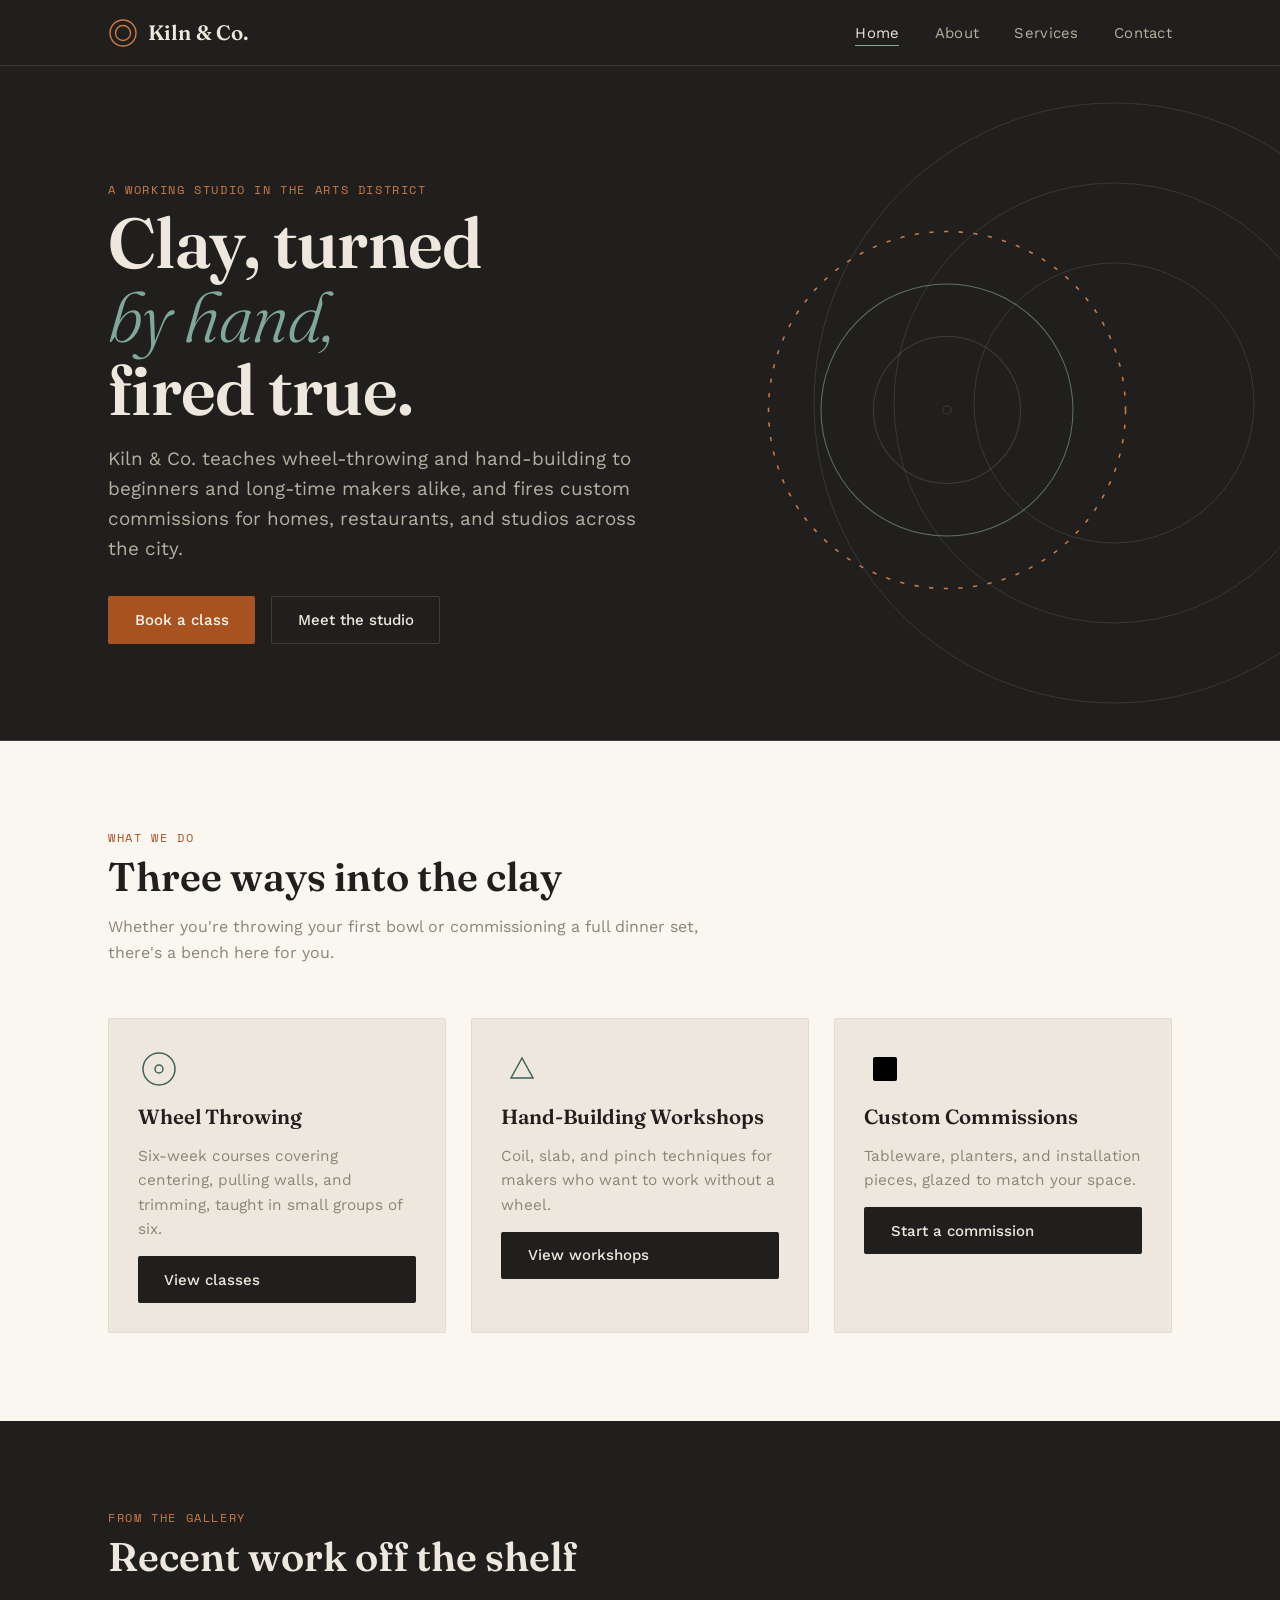
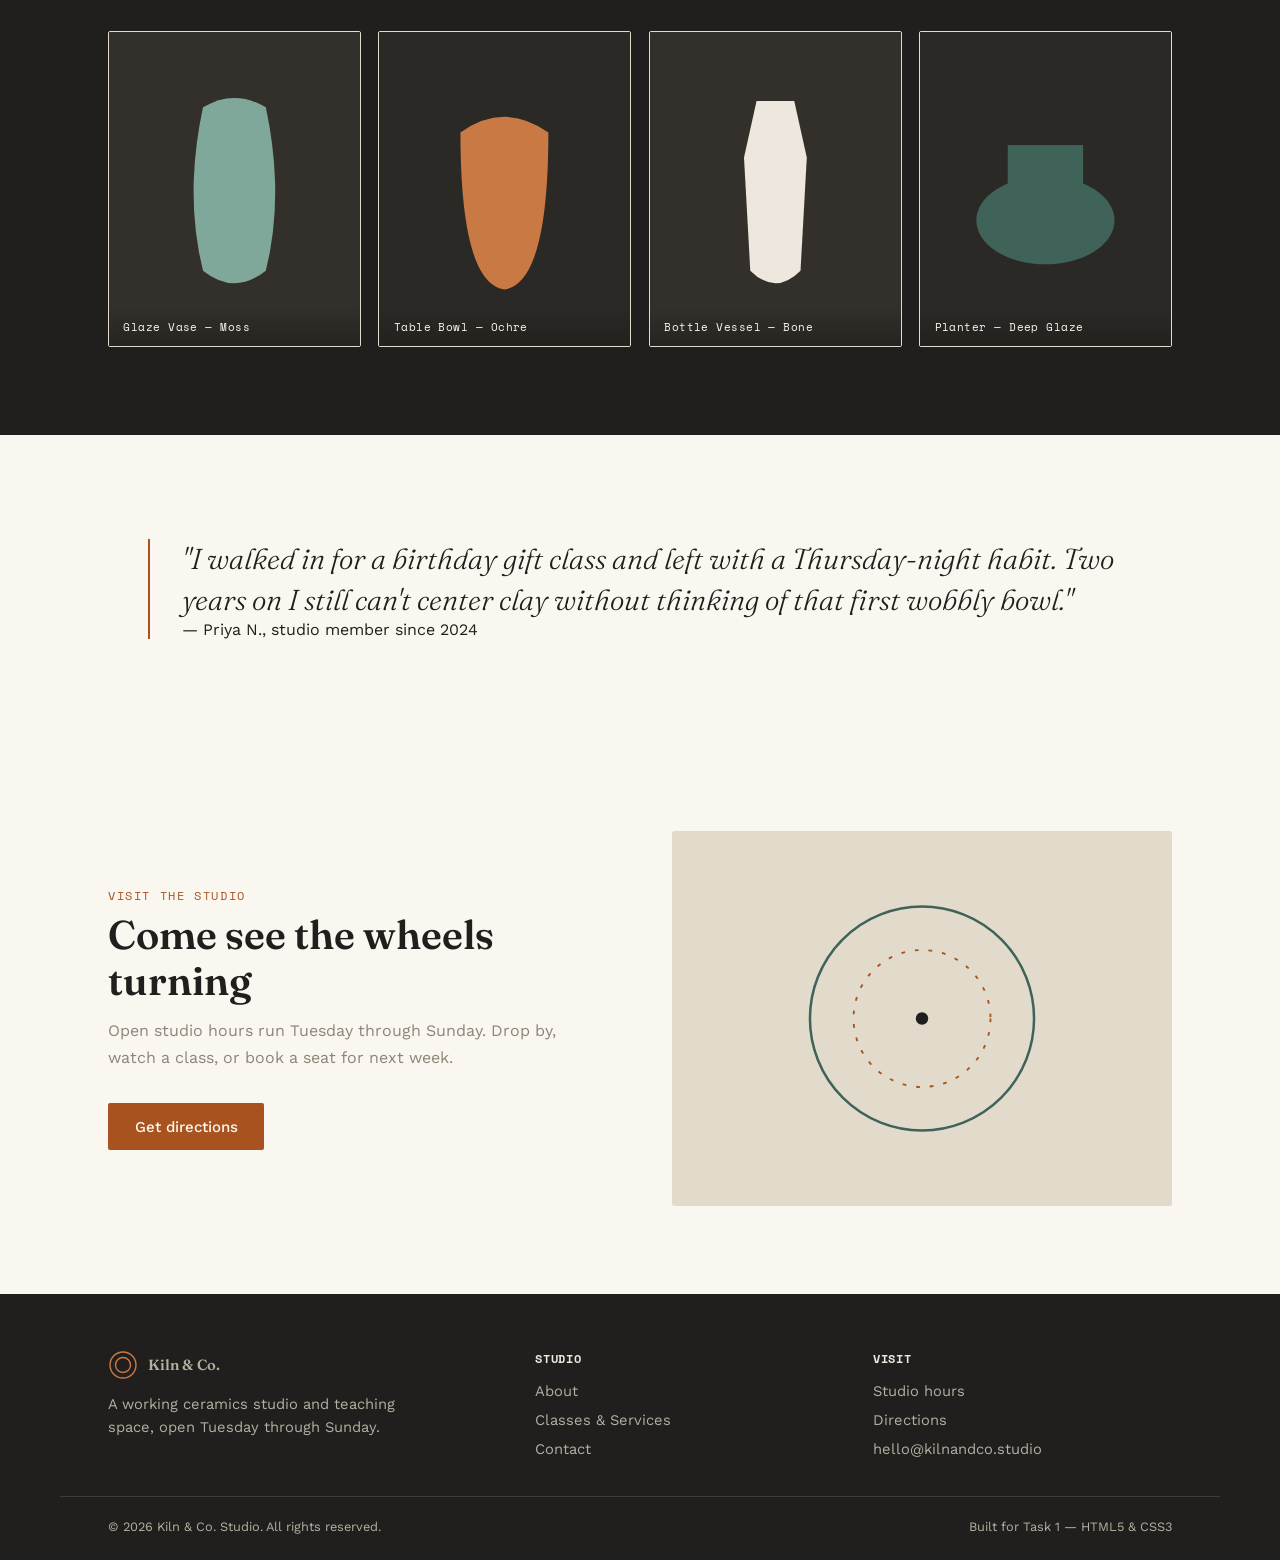
==== index.html @ 034b01cf "Initial commit" ====
<!DOCTYPE html>
<html lang="en">
<head>
<meta charset="UTF-8" />
<meta name="viewport" content="width=device-width, initial-scale=1.0" />
<title>Kiln &amp; Co. — Ceramics Studio &amp; Wheel Classes</title>
<meta name="description" content="Kiln & Co. is a working ceramics studio offering wheel-throwing classes, hand-building workshops, and custom commissions." />
<link rel="preconnect" href="https://fonts.googleapis.com">
<link rel="preconnect" href="https://fonts.gstatic.com" crossorigin>
<link href="https://fonts.googleapis.com/css2?family=Fraunces:ital,wght@0,300;0,600;1,300&family=Work+Sans:wght@400;500;600&family=Space+Mono:wght@400;700&display=swap" rel="stylesheet">
<link rel="stylesheet" href="assets/css/style.css" />
</head>
<body>

<header class="site-header">
  <div class="wrap site-header__inner">
    <a href="index.html" class="logo">
      <svg class="logo__mark" viewBox="0 0 30 30"><circle cx="15" cy="15" r="13"/><circle cx="15" cy="15" r="7.5"/></svg>
      Kiln &amp; Co.
    </a>
    <button class="nav-toggle" aria-expanded="false" aria-controls="primary-nav" aria-label="Toggle navigation menu">
      <span></span>
    </button>
    <nav class="primary-nav" id="primary-nav" aria-label="Primary">
      <ul>
        <li><a href="index.html" aria-current="page">Home</a></li>
        <li><a href="about.html">About</a></li>
        <li><a href="services.html">Services</a></li>
        <li><a href="contact.html">Contact</a></li>
      </ul>
    </nav>
  </div>
</header>

<main>

  <section class="hero">
    <svg class="hero-bg-rings" viewBox="0 0 640 640"><circle cx="320" cy="320" r="300"/><circle cx="320" cy="320" r="220"/><circle cx="320" cy="320" r="140"/></svg>
    <div class="wrap hero__inner">
      <div>
        <p class="eyebrow eyebrow--light">A working studio in the arts district</p>
        <h1 class="hero__title">Clay, turned<br /><em>by hand,</em><br />fired true.</h1>
        <p class="hero__lede">Kiln &amp; Co. teaches wheel-throwing and hand-building to beginners and long-time makers alike, and fires custom commissions for homes, restaurants, and studios across the city.</p>
        <div class="hero__actions">
          <a href="services.html" class="btn btn--primary">Book a class</a>
          <a href="about.html" class="btn btn--ghost">Meet the studio</a>
        </div>
      </div>
      <div class="hero__wheel" aria-hidden="true">
        <svg viewBox="0 0 400 400">
          <circle class="ring-a" cx="200" cy="200" r="170" stroke-width="1.5"/>
          <circle class="ring-b" cx="200" cy="200" r="120" stroke-width="1"/>
          <circle cx="200" cy="200" r="70" stroke-width="1"/>
          <circle cx="200" cy="200" r="4" fill="#c97a44" stroke="none"/>
        </svg>
      </div>
    </div>
  </section>

  <section class="section section--paper">
    <div class="wrap">
      <div class="section__head">
        <p class="eyebrow">What we do</p>
        <h2 class="section__title">Three ways into the clay</h2>
        <p class="section__lede">Whether you're throwing your first bowl or commissioning a full dinner set, there's a bench here for you.</p>
      </div>
      <div class="grid grid--3">
        <article class="card">
          <svg class="card__icon" viewBox="0 0 42 42"><circle cx="21" cy="21" r="16"/><circle cx="21" cy="21" r="4"/></svg>
          <h3 class="card__title">Wheel Throwing</h3>
          <p>Six-week courses covering centering, pulling walls, and trimming, taught in small groups of six.</p>
          <a href="services.html" class="btn btn--dark">View classes</a>
        </article>
        <article class="card">
          <svg class="card__icon" viewBox="0 0 42 42"><path d="M10 30 L21 10 L32 30 Z"/></svg>
          <h3 class="card__title">Hand-Building Workshops</h3>
          <p>Coil, slab, and pinch techniques for makers who want to work without a wheel.</p>
          <a href="services.html" class="btn btn--dark">View workshops</a>
        </article>
        <article class="card">
          <svg class="card__icon" viewBox="0 0 42 42"><rect x="9" y="9" width="24" height="24" rx="2"/></svg>
          <h3 class="card__title">Custom Commissions</h3>
          <p>Tableware, planters, and installation pieces, glazed to match your space.</p>
          <a href="services.html" class="btn btn--dark">Start a commission</a>
        </article>
      </div>
    </div>
  </section>

  <section class="section section--ink">
    <div class="wrap">
      <div class="section__head">
        <p class="eyebrow eyebrow--light">From the gallery</p>
        <h2 class="section__title">Recent work off the shelf</h2>
      </div>
      <div class="gallery">
        <figure class="gallery__item">
          <svg viewBox="0 0 200 250" preserveAspectRatio="xMidYMid slice"><rect width="200" height="250" fill="#33302b"/><path d="M75 60 Q60 130 75 190 Q100 210 125 190 Q140 130 125 60 Q100 45 75 60 Z" fill="#7fa79a"/></svg>
          <figcaption>Glaze Vase — Moss</figcaption>
        </figure>
        <figure class="gallery__item">
          <svg viewBox="0 0 200 250" preserveAspectRatio="xMidYMid slice"><rect width="200" height="250" fill="#2b2925"/><path d="M65 80 Q65 200 100 205 Q135 200 135 80 Q100 55 65 80 Z" fill="#c97a44"/></svg>
          <figcaption>Table Bowl — Ochre</figcaption>
        </figure>
        <figure class="gallery__item">
          <svg viewBox="0 0 200 250" preserveAspectRatio="xMidYMid slice"><rect width="200" height="250" fill="#33302b"/><path d="M85 55 L115 55 L125 100 L120 190 Q100 210 80 190 L75 100 Z" fill="#ede7dd"/></svg>
          <figcaption>Bottle Vessel — Bone</figcaption>
        </figure>
        <figure class="gallery__item">
          <svg viewBox="0 0 200 250" preserveAspectRatio="xMidYMid slice"><rect width="200" height="250" fill="#2b2925"/><ellipse cx="100" cy="150" rx="55" ry="35" fill="#3f6259"/><rect x="70" y="90" width="60" height="45" fill="#3f6259"/></svg>
          <figcaption>Planter — Deep Glaze</figcaption>
        </figure>
      </div>
    </div>
  </section>

  <section class="section section--paper">
    <div class="wrap">
      <blockquote class="quote">
        <p>"I walked in for a birthday gift class and left with a Thursday-night habit. Two years on I still can't center clay without thinking of that first wobbly bowl."</p>
        — Priya N., studio member since 2024
      </blockquote>
    </div>
  </section>

  <section class="section section--paper">
    <div class="wrap">
      <div class="split">
        <div>
          <p class="eyebrow">Visit the studio</p>
          <h2 class="section__title">Come see the wheels turning</h2>
          <p class="section__lede">Open studio hours run Tuesday through Sunday. Drop by, watch a class, or book a seat for next week.</p>
          <div class="hero__actions">
            <a href="contact.html" class="btn btn--primary">Get directions</a>
          </div>
        </div>
        <div class="visual-frame">
          <svg viewBox="0 0 400 300" preserveAspectRatio="xMidYMid slice"><rect width="400" height="300" fill="#e2dbcc"/><circle cx="200" cy="150" r="90" fill="none" stroke="#3f6259" stroke-width="2"/><circle cx="200" cy="150" r="55" fill="none" stroke="#a8531f" stroke-width="1.5" stroke-dasharray="3 8"/><circle cx="200" cy="150" r="5" fill="#211f1d"/></svg>
        </div>
      </div>
    </div>
  </section>

</main>

<footer class="site-footer">
  <div class="wrap footer-grid">
    <div class="footer-brand">
      <a href="index.html" class="logo">
        <svg class="logo__mark" viewBox="0 0 30 30"><circle cx="15" cy="15" r="13"/><circle cx="15" cy="15" r="7.5"/></svg>
        Kiln &amp; Co.
      </a>
      <p>A working ceramics studio and teaching space, open Tuesday through Sunday.</p>
    </div>
    <div>
      <h4>Studio</h4>
      <ul>
        <li><a href="about.html">About</a></li>
        <li><a href="services.html">Classes &amp; Services</a></li>
        <li><a href="contact.html">Contact</a></li>
      </ul>
    </div>
    <div>
      <h4>Visit</h4>
      <ul>
        <li><a href="contact.html">Studio hours</a></li>
        <li><a href="contact.html">Directions</a></li>
        <li><a href="mailto:hello@kilnandco.studio">hello@kilnandco.studio</a></li>
      </ul>
    </div>
  </div>
  <div class="wrap footer-bottom">
    <span>© 2026 Kiln &amp; Co. Studio. All rights reserved.</span>
    <span>Built for Task 1 — HTML5 &amp; CSS3</span>
  </div>
</footer>

<script src="assets/js/main.js"></script>
</body>
</html>
---- assets/css/style.css ----
:root {
  --ink: #211f1d;
  --ink-soft: #33302b;
  --ink-line: rgba(237, 231, 221, 0.14);
  --bone: #ede7dd;
  --bone-dim: #e2dbcc;
  --paper: #faf7f0;
  --glaze: #3f6259;
  --glaze-light: #7fa79a;
  --glaze-dim: #eaf0ee;
  --ember: #a8531f;
  --ember-light: #c97a44;
  --muted: #8c8577;
  --muted-on-dark: #b6afa1;

  --font-display: "Fraunces", "Iowan Old Style", serif;
  --font-body: "Work Sans", -apple-system, BlinkMacSystemFont, sans-serif;
  --font-label: "Space Mono", "Courier New", monospace;

  --max-w: 1160px;
  --gutter: clamp(1.25rem, 4vw, 3rem);
  --radius: 2px;
}

*,
*::before,
*::after {
  box-sizing: border-box;
}

html {
  scroll-behavior: smooth;
}

@media (prefers-reduced-motion: reduce) {
  html {
    scroll-behavior: auto;
  }
  *,
  *::before,
  *::after {
    animation-duration: 0.001ms !important;
    animation-iteration-count: 1 !important;
    transition-duration: 0.001ms !important;
  }
}

body {
  margin: 0;
  font-family: var(--font-body);
  color: var(--ink);
  background: var(--bone);
  -webkit-font-smoothing: antialiased;
}

img {
  max-width: 100%;
  display: block;
}

a {
  color: inherit;
}

ul {
  margin: 0;
  padding: 0;
}

h1,
h2,
h3,
h4,
p,
figure {
  margin: 0;
}

button {
  font-family: inherit;
}

:focus-visible {
  outline: 2px solid var(--ember);
  outline-offset: 3px;
}

.wrap {
  max-width: var(--max-w);
  margin-inline: auto;
  padding-inline: var(--gutter);
}

.eyebrow {
  font-family: var(--font-label);
  font-size: 0.72rem;
  letter-spacing: 0.14em;
  text-transform: uppercase;
  color: var(--ember);
}

.eyebrow--light {
  color: var(--ember-light);
}

.site-header {
  background: var(--ink);
  color: var(--bone);
  position: sticky;
  top: 0;
  z-index: 100;
  border-bottom: 1px solid var(--ink-line);
}

.site-header__inner {
  display: flex;
  align-items: center;
  justify-content: space-between;
  padding-block: 1.1rem;
}

.logo {
  display: flex;
  align-items: center;
  gap: 0.6rem;
  font-family: var(--font-display);
  font-size: 1.3rem;
  font-weight: 600;
  letter-spacing: 0.01em;
  text-decoration: none;
  color: var(--bone);
}

.logo__mark {
  width: 30px;
  height: 30px;
  flex-shrink: 0;
}

.logo__mark circle {
  fill: none;
  stroke: var(--ember-light);
  stroke-width: 1.4;
}

.nav-toggle {
  display: none;
  background: none;
  border: 1px solid var(--ink-line);
  border-radius: var(--radius);
  color: var(--bone);
  width: 42px;
  height: 38px;
  cursor: pointer;
  position: relative;
}

.nav-toggle span,
.nav-toggle span::before,
.nav-toggle span::after {
  content: "";
  position: absolute;
  left: 10px;
  right: 10px;
  height: 1.5px;
  background: var(--bone);
  transition: transform 0.25s ease, opacity 0.25s ease;
}

.nav-toggle span {
  top: 18px;
}

.nav-toggle span::before {
  top: -7px;
}

.nav-toggle span::after {
  top: 7px;
}

.nav-toggle[aria-expanded="true"] span {
  background: transparent;
}

.nav-toggle[aria-expanded="true"] span::before {
  transform: translateY(7px) rotate(45deg);
}

.nav-toggle[aria-expanded="true"] span::after {
  transform: translateY(-7px) rotate(-45deg);
}

.primary-nav ul {
  display: flex;
  gap: clamp(1.2rem, 3vw, 2.2rem);
  list-style: none;
}

.primary-nav a {
  text-decoration: none;
  font-size: 0.93rem;
  letter-spacing: 0.02em;
  color: var(--muted-on-dark);
  position: relative;
  padding-bottom: 4px;
}

.primary-nav a::after {
  content: "";
  position: absolute;
  left: 0;
  bottom: 0;
  width: 0;
  height: 1.5px;
  background: var(--ember-light);
  transition: width 0.25s ease;
}

.primary-nav a:hover,
.primary-nav a:focus-visible {
  color: var(--bone);
}

.primary-nav a:hover::after,
.primary-nav a:focus-visible::after {
  width: 100%;
}

.primary-nav a[aria-current="page"] {
  color: var(--bone);
}

.primary-nav a[aria-current="page"]::after {
  width: 100%;
  background: var(--glaze-light);
}

@media (max-width: 780px) {
  .nav-toggle {
    display: block;
  }

  .primary-nav {
    display: block;
    max-height: 0;
    overflow: hidden;
    transition: max-height 0.3s ease;
    width: 100%;
  }

  .primary-nav.is-open {
    max-height: 320px;
  }

  .site-header__inner {
    flex-wrap: wrap;
  }

  .primary-nav ul {
    flex-direction: column;
    gap: 0;
    padding-block: 0.5rem 1.2rem;
  }

  .primary-nav a {
    display: block;
    padding: 0.65rem 0;
    border-bottom: 1px solid var(--ink-line);
  }
}

.hero {
  background: var(--ink);
  color: var(--bone);
  position: relative;
  overflow: hidden;
  border-bottom: 1px solid var(--ink-line);
}

.hero__inner {
  padding-block: clamp(3.5rem, 9vw, 7.5rem) clamp(3rem, 8vw, 6rem);
  display: grid;
  grid-template-columns: 1.1fr 0.9fr;
  gap: clamp(2rem, 5vw, 4rem);
  align-items: center;
  position: relative;
  z-index: 2;
}

.hero--page {
  padding-block: clamp(2.6rem, 6vw, 4rem);
}

.hero--page .hero__inner {
  grid-template-columns: 1fr;
  text-align: left;
}

.hero__title {
  font-family: var(--font-display);
  font-weight: 600;
  font-size: clamp(2.4rem, 5.6vw, 4.4rem);
  line-height: 1.04;
  letter-spacing: -0.01em;
  margin-block: 0.5rem 1.1rem;
}

.hero__title em {
  font-style: italic;
  font-weight: 300;
  color: var(--glaze-light);
}

.hero__lede {
  font-size: clamp(1.02rem, 1.6vw, 1.18rem);
  line-height: 1.6;
  color: var(--muted-on-dark);
  max-width: 46ch;
}

.hero__actions {
  display: flex;
  gap: 1rem;
  margin-top: 2rem;
  flex-wrap: wrap;
}

.hero__wheel {
  position: relative;
  aspect-ratio: 1;
  width: 100%;
  max-width: 420px;
  justify-self: center;
}

.hero__wheel svg {
  width: 100%;
  height: 100%;
  animation: spin 60s linear infinite;
}

@keyframes spin {
  to {
    transform: rotate(360deg);
  }
}

.hero__wheel circle {
  fill: none;
  stroke: var(--ink-line);
}

.hero__wheel .ring-a {
  stroke: var(--ember-light);
  stroke-dasharray: 4 10;
}

.hero__wheel .ring-b {
  stroke: var(--glaze-light);
  opacity: 0.6;
}

.hero-bg-rings {
  position: absolute;
  right: -12%;
  top: 50%;
  transform: translateY(-50%);
  width: 640px;
  height: 640px;
  opacity: 0.12;
  z-index: 1;
  pointer-events: none;
}

.hero-bg-rings circle {
  fill: none;
  stroke: var(--bone);
}

.btn {
  display: inline-flex;
  align-items: center;
  gap: 0.5rem;
  font-family: var(--font-body);
  font-size: 0.94rem;
  font-weight: 500;
  padding: 0.85rem 1.6rem;
  border-radius: var(--radius);
  text-decoration: none;
  border: 1px solid transparent;
  cursor: pointer;
  transition: background 0.2s ease, color 0.2s ease, border-color 0.2s ease, transform 0.15s ease;
}

.btn:hover {
  transform: translateY(-1px);
}

.btn--primary {
  background: var(--ember);
  color: var(--paper);
}

.btn--primary:hover {
  background: var(--ember-light);
}

.btn--ghost {
  border-color: var(--ink-line);
  color: var(--bone);
}

.btn--ghost:hover {
  border-color: var(--bone);
}

.btn--dark {
  background: var(--ink);
  color: var(--bone);
}

.btn--dark:hover {
  background: var(--ink-soft);
}

.section {
  padding-block: clamp(3rem, 7vw, 5.5rem);
}

.section--paper {
  background: var(--paper);
}

.section--ink {
  background: var(--ink);
  color: var(--bone);
}

.section__head {
  max-width: 62ch;
  margin-bottom: clamp(2rem, 5vw, 3.2rem);
}

.section__title {
  font-family: var(--font-display);
  font-size: clamp(1.7rem, 3.4vw, 2.5rem);
  font-weight: 600;
  margin-top: 0.5rem;
  line-height: 1.15;
}

.section__lede {
  margin-top: 0.9rem;
  color: var(--muted);
  line-height: 1.65;
  max-width: 60ch;
}

.section--ink .section__lede {
  color: var(--muted-on-dark);
}

.grid {
  display: grid;
  gap: 1.6rem;
}

.grid--3 {
  grid-template-columns: repeat(3, 1fr);
}

.grid--2 {
  grid-template-columns: repeat(2, 1fr);
}

.grid--4 {
  grid-template-columns: repeat(4, 1fr);
}

@media (max-width: 900px) {
  .grid--3,
  .grid--4 {
    grid-template-columns: repeat(2, 1fr);
  }
}

@media (max-width: 600px) {
  .grid--2,
  .grid--3,
  .grid--4 {
    grid-template-columns: 1fr;
  }
}

.card {
  background: var(--bone);
  border: 1px solid var(--bone-dim);
  border-radius: var(--radius);
  padding: 1.8rem;
  display: flex;
  flex-direction: column;
  gap: 0.9rem;
  transition: transform 0.2s ease, box-shadow 0.2s ease;
}

.section--paper .card {
  background: var(--bone);
}

.card:hover {
  transform: translateY(-4px);
  box-shadow: 0 14px 30px rgba(33, 31, 29, 0.08);
}

.card__icon {
  width: 42px;
  height: 42px;
}

.card__icon circle,
.card__icon path {
  fill: none;
  stroke: var(--glaze);
  stroke-width: 1.5;
}

.card__title {
  font-family: var(--font-display);
  font-size: 1.28rem;
  font-weight: 600;
}

.card p {
  color: var(--muted);
  line-height: 1.6;
  font-size: 0.96rem;
}

.card__price {
  font-family: var(--font-label);
  color: var(--ember);
  font-size: 0.85rem;
}

.process {
  display: grid;
  grid-template-columns: repeat(5, 1fr);
  gap: 1.4rem;
  counter-reset: turn;
}

@media (max-width: 900px) {
  .process {
    grid-template-columns: repeat(2, 1fr);
  }
}

@media (max-width: 560px) {
  .process {
    grid-template-columns: 1fr;
  }
}

.process__step {
  border-top: 2px solid var(--glaze);
  padding-top: 1rem;
}

.process__num {
  font-family: var(--font-label);
  font-size: 0.78rem;
  color: var(--ember);
  letter-spacing: 0.06em;
}

.process__title {
  font-family: var(--font-display);
  font-size: 1.15rem;
  font-weight: 600;
  margin-top: 0.4rem;
}

.process__step p {
  margin-top: 0.5rem;
  color: var(--muted);
  font-size: 0.9rem;
  line-height: 1.55;
}

.gallery {
  display: grid;
  grid-template-columns: repeat(4, 1fr);
  gap: 1.1rem;
}

@media (max-width: 900px) {
  .gallery {
    grid-template-columns: repeat(2, 1fr);
  }
}

@media (max-width: 560px) {
  .gallery {
    grid-template-columns: 1fr;
  }
}

.gallery__item {
  border-radius: var(--radius);
  overflow: hidden;
  aspect-ratio: 4/5;
  position: relative;
  border: 1px solid var(--bone-dim);
}

.gallery__item svg {
  width: 100%;
  height: 100%;
}

.gallery__item figcaption {
  position: absolute;
  left: 0;
  right: 0;
  bottom: 0;
  padding: 0.7rem 0.9rem;
  font-family: var(--font-label);
  font-size: 0.7rem;
  letter-spacing: 0.04em;
  color: var(--paper);
  background: linear-gradient(to top, rgba(33, 31, 29, 0.75), transparent);
}

.person {
  text-align: left;
}

.person__portrait {
  aspect-ratio: 1;
  border-radius: var(--radius);
  overflow: hidden;
  margin-bottom: 1rem;
  border: 1px solid var(--bone-dim);
}

.person__name {
  font-family: var(--font-display);
  font-weight: 600;
  font-size: 1.1rem;
}

.person__role {
  font-family: var(--font-label);
  font-size: 0.72rem;
  color: var(--ember);
  letter-spacing: 0.05em;
  text-transform: uppercase;
  margin-top: 0.2rem;
}

.person p {
  margin-top: 0.6rem;
  color: var(--muted);
  font-size: 0.9rem;
  line-height: 1.55;
}

.quote {
  border-left: 2px solid var(--ember);
  padding-left: clamp(1.2rem, 3vw, 2rem);
}

.quote p {
  font-family: var(--font-display);
  font-style: italic;
  font-size: clamp(1.3rem, 2.6vw, 1.8rem);
  line-height: 1.4;
  font-weight: 300;
}

.quote cite {
  display: block;
  margin-top: 1rem;
  font-style: normal;
  font-family: var(--font-label);
  font-size: 0.78rem;
  color: var(--muted);
  letter-spacing: 0.03em;
}

.table-wrap {
  overflow-x: auto;
  border: 1px solid var(--bone-dim);
  border-radius: var(--radius);
}

table {
  width: 100%;
  border-collapse: collapse;
  min-width: 560px;
  background: var(--paper);
}

caption {
  text-align: left;
  font-family: var(--font-label);
  font-size: 0.75rem;
  color: var(--muted);
  padding: 0.9rem 1.2rem 0;
}

th,
td {
  text-align: left;
  padding: 0.95rem 1.2rem;
  border-bottom: 1px solid var(--bone-dim);
  font-size: 0.92rem;
}

thead th {
  font-family: var(--font-label);
  font-size: 0.72rem;
  letter-spacing: 0.05em;
  text-transform: uppercase;
  color: var(--muted);
  background: var(--bone);
}

tbody tr:last-child td {
  border-bottom: none;
}

tbody tr:hover {
  background: var(--glaze-dim);
}

.form-grid {
  display: grid;
  grid-template-columns: 1fr 1fr;
  gap: 1.2rem;
}

@media (max-width: 640px) {
  .form-grid {
    grid-template-columns: 1fr;
  }
}

.field {
  display: flex;
  flex-direction: column;
  gap: 0.4rem;
}

.field--full {
  grid-column: 1 / -1;
}

.field label {
  font-family: var(--font-label);
  font-size: 0.72rem;
  letter-spacing: 0.05em;
  text-transform: uppercase;
  color: var(--muted);
}

.field input,
.field select,
.field textarea {
  font-family: var(--font-body);
  font-size: 0.98rem;
  padding: 0.75rem 0.9rem;
  border: 1px solid var(--bone-dim);
  border-radius: var(--radius);
  background: var(--paper);
  color: var(--ink);
}

.field input:focus,
.field select:focus,
.field textarea:focus {
  outline: none;
  border-color: var(--glaze);
  box-shadow: 0 0 0 3px var(--glaze-dim);
}

.field textarea {
  resize: vertical;
  min-height: 130px;
}

.field-hint {
  font-size: 0.78rem;
  color: var(--muted);
}

.checkbox-field {
  display: flex;
  align-items: flex-start;
  gap: 0.6rem;
  grid-column: 1 / -1;
}

.checkbox-field input {
  margin-top: 0.25rem;
}

.checkbox-field label {
  font-family: var(--font-body);
  text-transform: none;
  letter-spacing: normal;
  font-size: 0.88rem;
  color: var(--muted);
}

.contact-layout {
  display: grid;
  grid-template-columns: 1fr 0.85fr;
  gap: clamp(2rem, 5vw, 4rem);
  align-items: start;
}

@media (max-width: 900px) {
  .contact-layout {
    grid-template-columns: 1fr;
  }
}

.info-list {
  list-style: none;
  display: flex;
  flex-direction: column;
  gap: 1.3rem;
}

.info-list li {
  border-top: 1px solid var(--bone-dim);
  padding-top: 1rem;
}

.info-list .label {
  font-family: var(--font-label);
  font-size: 0.72rem;
  letter-spacing: 0.05em;
  text-transform: uppercase;
  color: var(--ember);
}

.info-list .value {
  margin-top: 0.3rem;
  font-size: 1rem;
}

.map-frame {
  border: 1px solid var(--bone-dim);
  border-radius: var(--radius);
  overflow: hidden;
  margin-top: 1.6rem;
}

.map-frame iframe {
  width: 100%;
  height: 320px;
  border: 0;
  display: block;
}

.faq details {
  border-top: 1px solid var(--bone-dim);
  padding-block: 1.1rem;
}

.faq details:last-child {
  border-bottom: 1px solid var(--bone-dim);
}

.faq summary {
  cursor: pointer;
  font-family: var(--font-display);
  font-weight: 600;
  font-size: 1.05rem;
  list-style: none;
  display: flex;
  justify-content: space-between;
  align-items: center;
}

.faq summary::-webkit-details-marker {
  display: none;
}

.faq summary::after {
  content: "+";
  font-family: var(--font-body);
  color: var(--ember);
  font-size: 1.3rem;
  transition: transform 0.2s ease;
}

.faq details[open] summary::after {
  transform: rotate(45deg);
}

.faq details p {
  margin-top: 0.7rem;
  color: var(--muted);
  line-height: 1.6;
  max-width: 65ch;
}

.wheel-divider {
  display: flex;
  align-items: center;
  gap: 1rem;
  padding-block: 0.5rem;
}

.wheel-divider svg {
  width: 22px;
  height: 22px;
  flex-shrink: 0;
}

.wheel-divider svg circle {
  fill: none;
  stroke: var(--ember);
}

.wheel-divider__line {
  flex: 1;
  height: 1px;
  background: var(--bone-dim);
}

.section--ink .wheel-divider__line {
  background: var(--ink-line);
}

.site-footer {
  background: var(--ink);
  color: var(--muted-on-dark);
  padding-block: clamp(2.5rem, 5vw, 3.5rem) 1.6rem;
}

.footer-grid {
  display: grid;
  grid-template-columns: 1.3fr 1fr 1fr;
  gap: 2.4rem;
}

@media (max-width: 700px) {
  .footer-grid {
    grid-template-columns: 1fr;
  }
}

.footer-grid h4 {
  font-family: var(--font-label);
  font-size: 0.72rem;
  letter-spacing: 0.06em;
  text-transform: uppercase;
  color: var(--bone);
  margin-bottom: 0.9rem;
}

.footer-grid ul {
  list-style: none;
  display: flex;
  flex-direction: column;
  gap: 0.6rem;
}

.footer-grid a {
  text-decoration: none;
  color: var(--muted-on-dark);
  font-size: 0.92rem;
}

.footer-grid a:hover {
  color: var(--bone);
}

.footer-brand p {
  margin-top: 0.8rem;
  color: var(--muted-on-dark);
  font-size: 0.92rem;
  line-height: 1.6;
  max-width: 32ch;
}

.footer-bottom {
  margin-top: 2.4rem;
  padding-top: 1.4rem;
  border-top: 1px solid var(--ink-line);
  display: flex;
  justify-content: space-between;
  flex-wrap: wrap;
  gap: 0.6rem;
  font-size: 0.8rem;
  color: var(--muted-on-dark);
}

.split {
  display: grid;
  grid-template-columns: 1fr 1fr;
  gap: clamp(2rem, 5vw, 4rem);
  align-items: center;
}

@media (max-width: 800px) {
  .split {
    grid-template-columns: 1fr;
  }
}

.visual-frame {
  border-radius: var(--radius);
  overflow: hidden;
  border: 1px solid var(--bone-dim);
  aspect-ratio: 4/3;
}

.visual-frame svg {
  width: 100%;
  height: 100%;
}

.value-list {
  display: flex;
  flex-direction: column;
  gap: 1.2rem;
}

.value-list li {
  display: flex;
  gap: 1rem;
  align-items: baseline;
}

.value-list .value-mark {
  font-family: var(--font-label);
  color: var(--ember);
  font-size: 0.8rem;
}
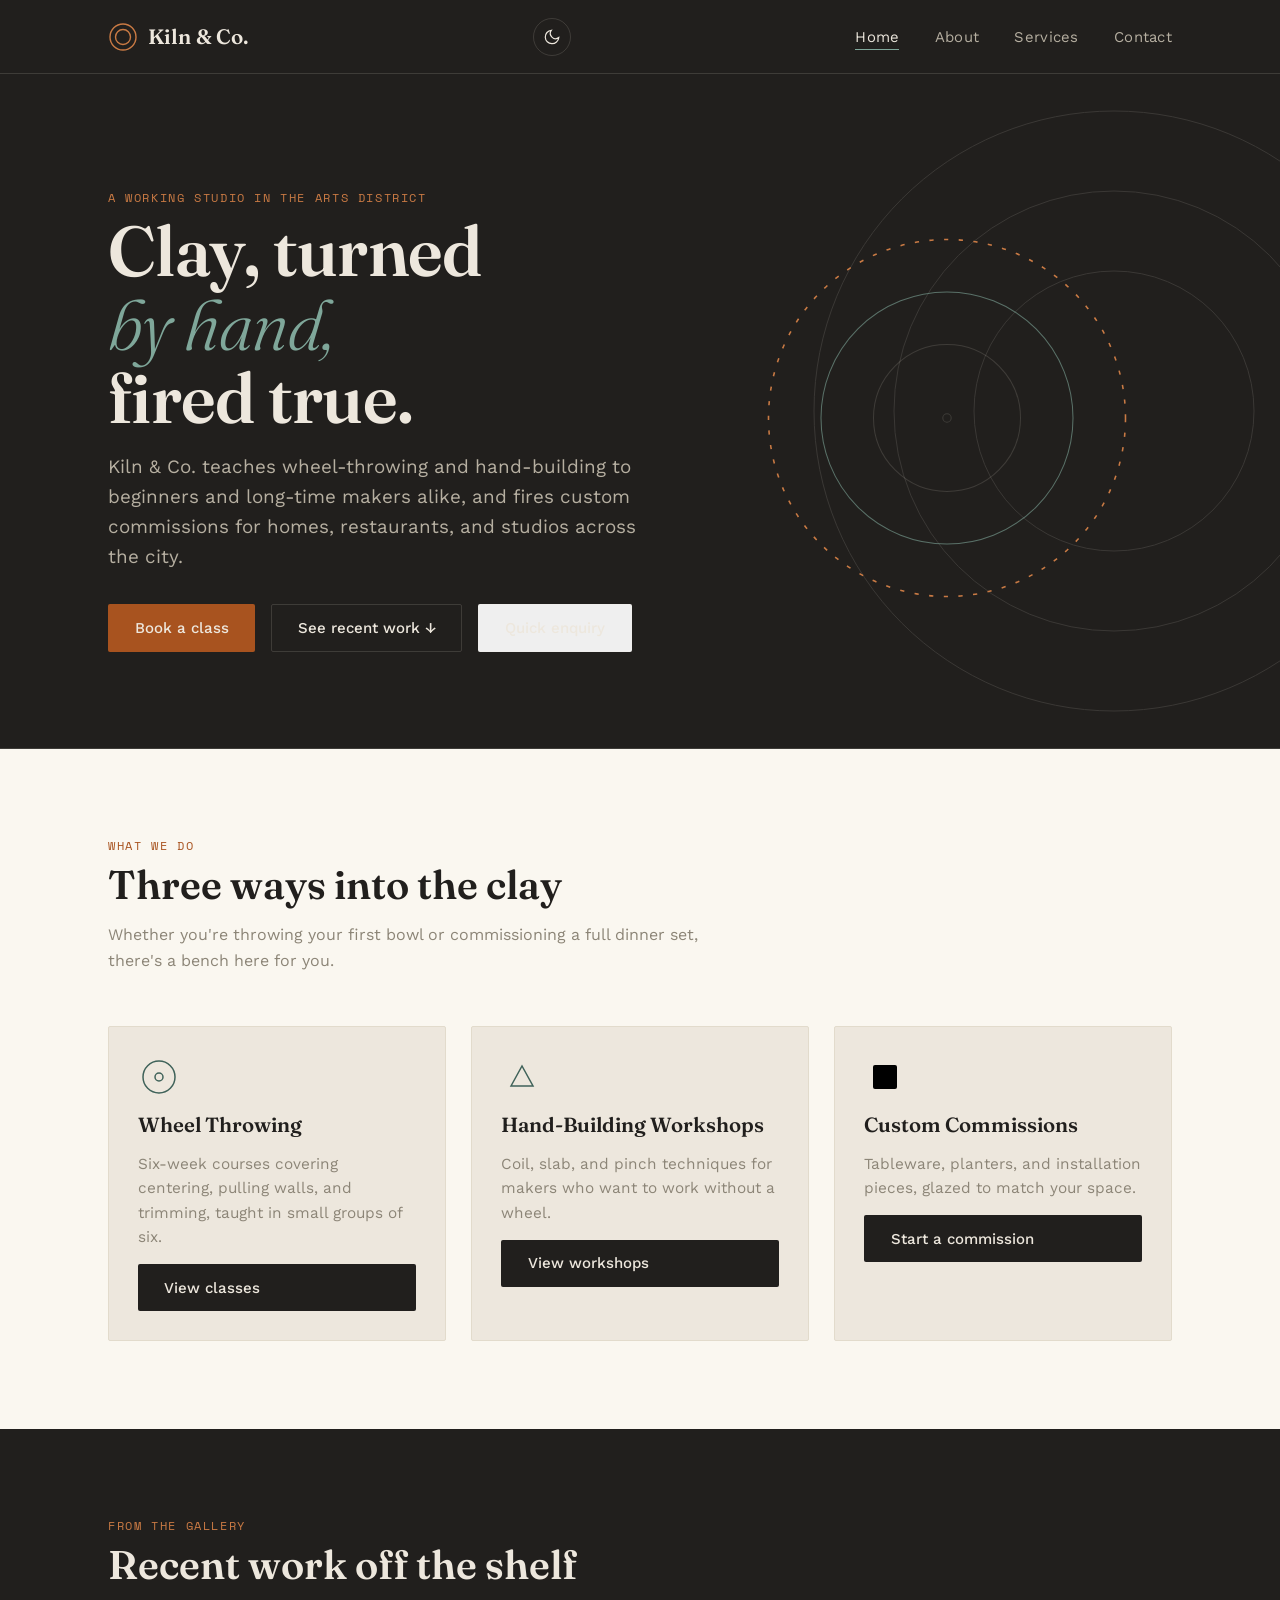
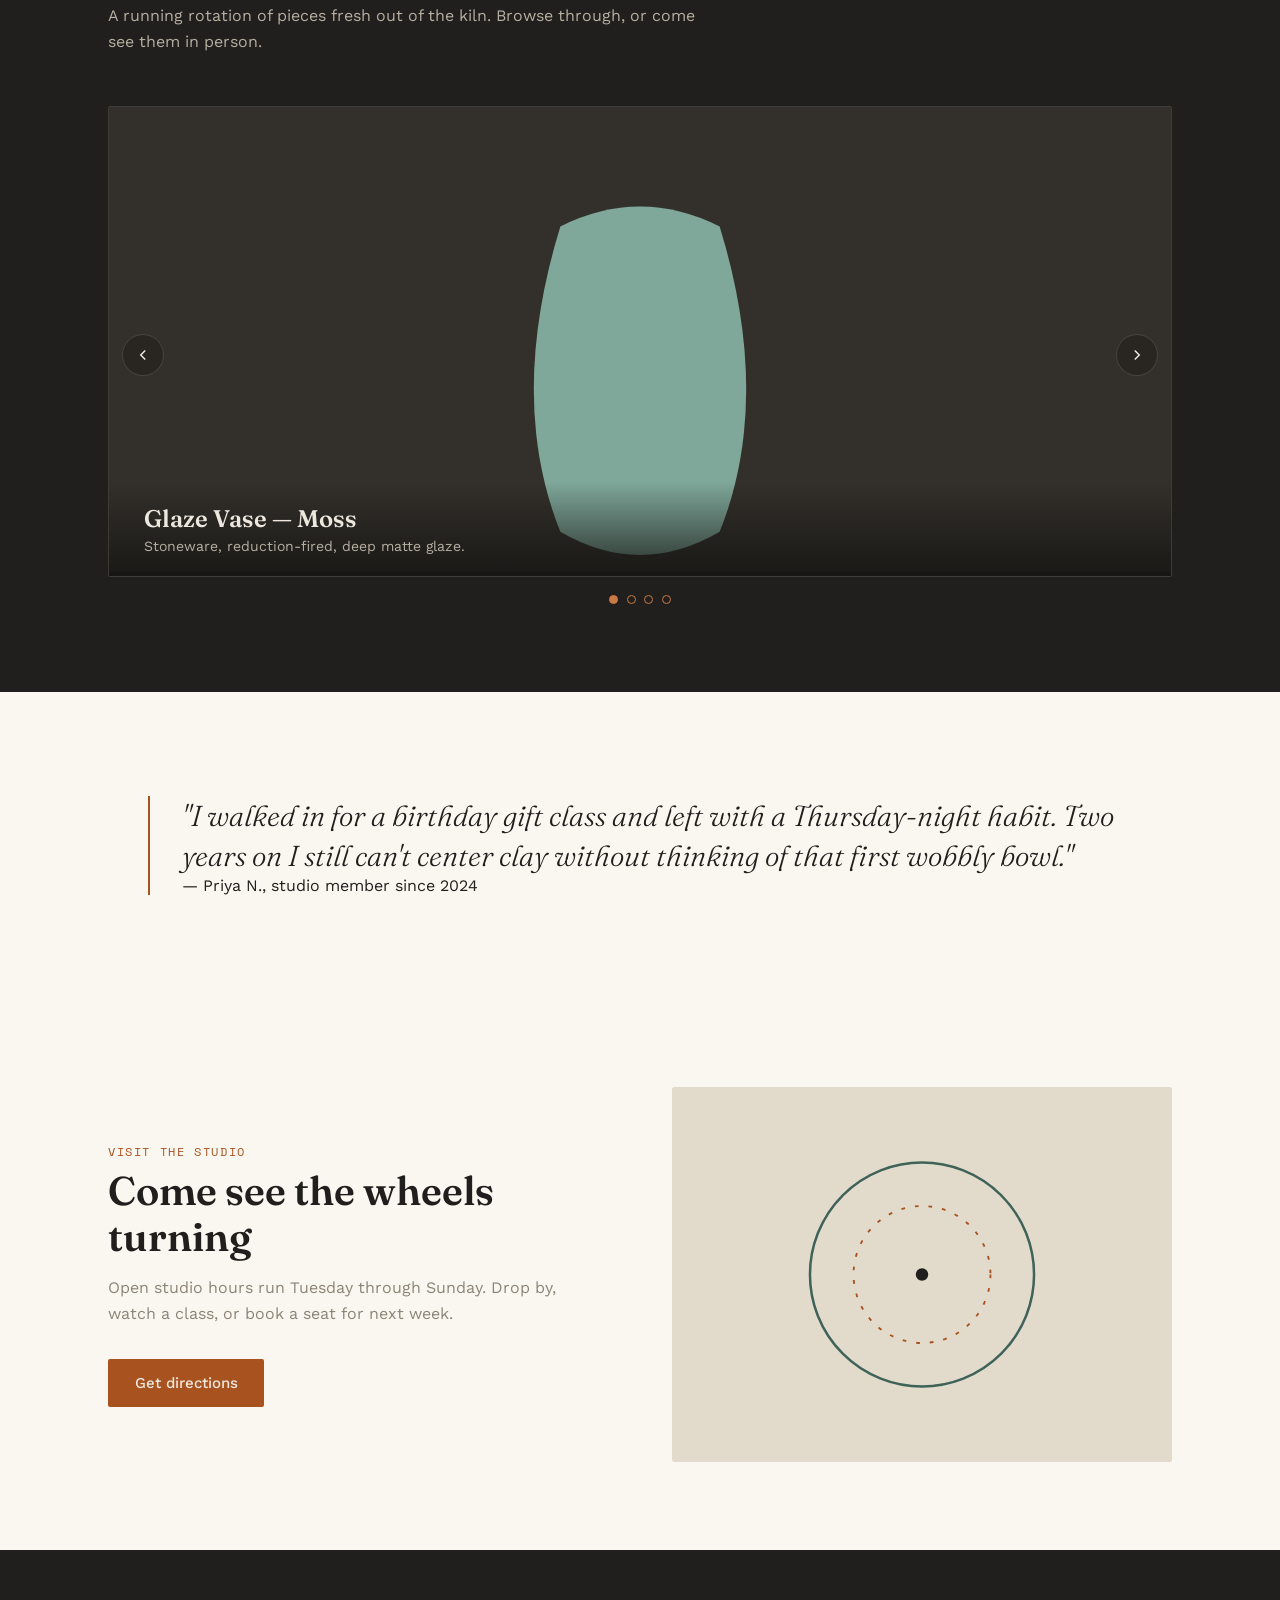
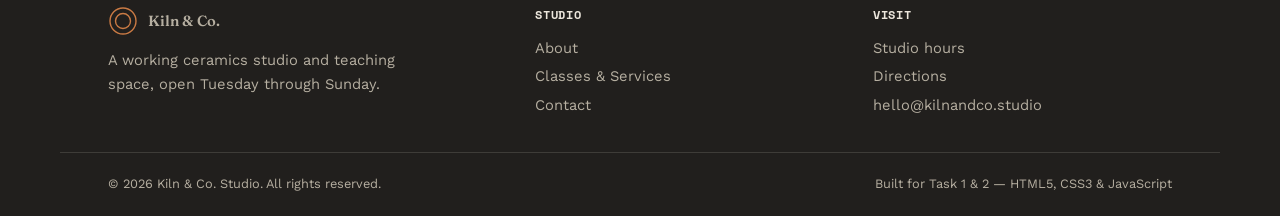
==== commit c9b8274c: "Initial commit" ====
--- a/index.html
+++ b/index.html
@@ -18,9 +18,15 @@
       <svg class="logo__mark" viewBox="0 0 30 30"><circle cx="15" cy="15" r="13"/><circle cx="15" cy="15" r="7.5"/></svg>
       Kiln &amp; Co.
     </a>
-    <button class="nav-toggle" aria-expanded="false" aria-controls="primary-nav" aria-label="Toggle navigation menu">
-      <span></span>
-    </button>
+    <div class="header-actions">
+      <button class="theme-toggle" aria-label="Toggle dark mode" aria-pressed="false">
+        <svg class="icon-moon" viewBox="0 0 24 24"><path d="M21 12.79A9 9 0 1 1 11.21 3 7 7 0 0 0 21 12.79Z"/></svg>
+        <svg class="icon-sun" viewBox="0 0 24 24"><circle cx="12" cy="12" r="4"/><path d="M12 2v2M12 20v2M4.93 4.93l1.41 1.41M17.66 17.66l1.41 1.41M2 12h2M20 12h2M4.93 19.07l1.41-1.41M17.66 6.34l1.41-1.41"/></svg>
+      </button>
+      <button class="nav-toggle" aria-expanded="false" aria-controls="primary-nav" aria-label="Toggle navigation menu">
+        <span></span>
+      </button>
+    </div>
     <nav class="primary-nav" id="primary-nav" aria-label="Primary">
       <ul>
         <li><a href="index.html" aria-current="page">Home</a></li>
@@ -43,7 +49,8 @@
         <p class="hero__lede">Kiln &amp; Co. teaches wheel-throwing and hand-building to beginners and long-time makers alike, and fires custom commissions for homes, restaurants, and studios across the city.</p>
         <div class="hero__actions">
           <a href="services.html" class="btn btn--primary">Book a class</a>
-          <a href="about.html" class="btn btn--ghost">Meet the studio</a>
+          <a href="#gallery" class="btn btn--ghost">See recent work ↓</a>
+          <button type="button" class="btn btn--ghost" data-modal-open="quick-enquiry-modal">Quick enquiry</button>
         </div>
       </div>
       <div class="hero__wheel" aria-hidden="true">
@@ -87,29 +94,61 @@
     </div>
   </section>
 
-  <section class="section section--ink">
+  <section class="section section--ink" id="gallery">
     <div class="wrap">
       <div class="section__head">
         <p class="eyebrow eyebrow--light">From the gallery</p>
         <h2 class="section__title">Recent work off the shelf</h2>
-      </div>
-      <div class="gallery">
-        <figure class="gallery__item">
-          <svg viewBox="0 0 200 250" preserveAspectRatio="xMidYMid slice"><rect width="200" height="250" fill="#33302b"/><path d="M75 60 Q60 130 75 190 Q100 210 125 190 Q140 130 125 60 Q100 45 75 60 Z" fill="#7fa79a"/></svg>
-          <figcaption>Glaze Vase — Moss</figcaption>
-        </figure>
-        <figure class="gallery__item">
-          <svg viewBox="0 0 200 250" preserveAspectRatio="xMidYMid slice"><rect width="200" height="250" fill="#2b2925"/><path d="M65 80 Q65 200 100 205 Q135 200 135 80 Q100 55 65 80 Z" fill="#c97a44"/></svg>
-          <figcaption>Table Bowl — Ochre</figcaption>
-        </figure>
-        <figure class="gallery__item">
-          <svg viewBox="0 0 200 250" preserveAspectRatio="xMidYMid slice"><rect width="200" height="250" fill="#33302b"/><path d="M85 55 L115 55 L125 100 L120 190 Q100 210 80 190 L75 100 Z" fill="#ede7dd"/></svg>
-          <figcaption>Bottle Vessel — Bone</figcaption>
-        </figure>
-        <figure class="gallery__item">
-          <svg viewBox="0 0 200 250" preserveAspectRatio="xMidYMid slice"><rect width="200" height="250" fill="#2b2925"/><ellipse cx="100" cy="150" rx="55" ry="35" fill="#3f6259"/><rect x="70" y="90" width="60" height="45" fill="#3f6259"/></svg>
-          <figcaption>Planter — Deep Glaze</figcaption>
-        </figure>
+        <p class="section__lede">A running rotation of pieces fresh out of the kiln. Browse through, or come see them in person.</p>
+      </div>
+
+      <div class="carousel" aria-label="Recent studio work" aria-roledescription="carousel">
+        <div class="carousel__viewport">
+          <div class="carousel__track">
+
+            <div class="carousel__slide">
+              <svg viewBox="0 0 800 350" preserveAspectRatio="xMidYMid slice"><rect width="800" height="350" fill="#33302b"/><path d="M340 90 Q300 220 340 320 Q400 355 460 320 Q500 220 460 90 Q400 60 340 90 Z" fill="#7fa79a"/></svg>
+              <div class="carousel__caption">
+                <h3>Glaze Vase — Moss</h3>
+                <p>Stoneware, reduction-fired, deep matte glaze.</p>
+              </div>
+            </div>
+
+            <div class="carousel__slide">
+              <svg viewBox="0 0 800 350" preserveAspectRatio="xMidYMid slice"><rect width="800" height="350" fill="#2b2925"/><path d="M300 140 Q300 320 400 330 Q500 320 500 140 Q400 95 300 140 Z" fill="#c97a44"/></svg>
+              <div class="carousel__caption">
+                <h3>Table Bowl — Ochre</h3>
+                <p>Wide serving bowl, wheel-thrown in a single piece.</p>
+              </div>
+            </div>
+
+            <div class="carousel__slide">
+              <svg viewBox="0 0 800 350" preserveAspectRatio="xMidYMid slice"><rect width="800" height="350" fill="#33302b"/><path d="M350 85 L450 85 L470 170 L455 320 Q400 355 345 320 L330 170 Z" fill="#ede7dd"/></svg>
+              <div class="carousel__caption">
+                <h3>Bottle Vessel — Bone</h3>
+                <p>Narrow-necked bottle, unglazed body with a satin interior.</p>
+              </div>
+            </div>
+
+            <div class="carousel__slide">
+              <svg viewBox="0 0 800 350" preserveAspectRatio="xMidYMid slice"><rect width="800" height="350" fill="#2b2925"/><ellipse cx="400" cy="250" rx="140" ry="65" fill="#3f6259"/><rect x="320" y="120" width="160" height="120" fill="#3f6259"/></svg>
+              <div class="carousel__caption">
+                <h3>Planter — Deep Glaze</h3>
+                <p>Drainage-ready planter in our house glaze-green.</p>
+              </div>
+            </div>
+
+          </div>
+
+          <button class="carousel__arrow carousel__arrow--prev" aria-label="Previous slide">
+            <svg viewBox="0 0 24 24"><path d="M15 18l-6-6 6-6"/></svg>
+          </button>
+          <button class="carousel__arrow carousel__arrow--next" aria-label="Next slide">
+            <svg viewBox="0 0 24 24"><path d="M9 18l6-6-6-6"/></svg>
+          </button>
+        </div>
+
+        <div class="carousel__dots"></div>
       </div>
     </div>
   </section>
@@ -143,6 +182,37 @@
 
 </main>
 
+<div class="modal-overlay" id="quick-enquiry-modal">
+  <div class="modal" role="dialog" aria-modal="true" aria-labelledby="quick-enquiry-title">
+    <button type="button" class="modal__close" data-modal-close aria-label="Close dialog">
+      <svg viewBox="0 0 24 24"><path d="M6 6l12 12M18 6L6 18"/></svg>
+    </button>
+    <h3 id="quick-enquiry-title">Quick enquiry</h3>
+    <p>Tell us what you're after and we'll get back to you within two business days.</p>
+    <form class="validate-form" novalidate>
+      <div class="field">
+        <label for="qe-name">Name</label>
+        <input type="text" id="qe-name" name="name" required />
+        <span class="field__error"></span>
+      </div>
+      <div class="field">
+        <label for="qe-email">Email</label>
+        <input type="email" id="qe-email" name="email" required />
+        <span class="field__error"></span>
+      </div>
+      <div class="field">
+        <label for="qe-message">Message</label>
+        <textarea id="qe-message" name="message" required placeholder="What are you hoping to make or learn?"></textarea>
+        <span class="field__error"></span>
+      </div>
+      <div class="field">
+        <button type="submit" class="btn btn--primary">Send enquiry</button>
+        <p class="field-hint" role="status" hidden style="margin-top:0.8rem;"></p>
+      </div>
+    </form>
+  </div>
+</div>
+
 <footer class="site-footer">
   <div class="wrap footer-grid">
     <div class="footer-brand">
@@ -171,9 +241,13 @@
   </div>
   <div class="wrap footer-bottom">
     <span>© 2026 Kiln &amp; Co. Studio. All rights reserved.</span>
-    <span>Built for Task 1 — HTML5 &amp; CSS3</span>
+    <span>Built for Task 1 &amp; 2 — HTML5, CSS3 &amp; JavaScript</span>
   </div>
 </footer>
+
+<button class="back-to-top" aria-label="Back to top">
+  <svg viewBox="0 0 24 24"><path d="M12 19V5M5 12l7-7 7 7"/></svg>
+</button>
 
 <script src="assets/js/main.js"></script>
 </body>
--- a/assets/css/style.css
+++ b/assets/css/style.css
@@ -12,6 +12,8 @@
   --ember-light: #c97a44;
   --muted: #8c8577;
   --muted-on-dark: #b6afa1;
+  --cream: #ede7dd;
+  --text: var(--ink);
 
   --font-display: "Fraunces", "Iowan Old Style", serif;
   --font-body: "Work Sans", -apple-system, BlinkMacSystemFont, sans-serif;
@@ -20,6 +22,15 @@
   --max-w: 1160px;
   --gutter: clamp(1.25rem, 4vw, 3rem);
   --radius: 2px;
+}
+
+html[data-theme="dark"] {
+  --bone: #1c1a17;
+  --bone-dim: #34302a;
+  --paper: #242119;
+  --muted: #a79f8f;
+  --text: #ede7dd;
+  --glaze-dim: rgba(127, 167, 154, 0.14);
 }
 
 *,
@@ -48,9 +59,10 @@
 body {
   margin: 0;
   font-family: var(--font-body);
-  color: var(--ink);
+  color: var(--text);
   background: var(--bone);
   -webkit-font-smoothing: antialiased;
+  transition: background-color 0.25s ease, color 0.25s ease;
 }
 
 img {
@@ -105,7 +117,7 @@
 
 .site-header {
   background: var(--ink);
-  color: var(--bone);
+  color: var(--cream);
   position: sticky;
   top: 0;
   z-index: 100;
@@ -128,7 +140,7 @@
   font-weight: 600;
   letter-spacing: 0.01em;
   text-decoration: none;
-  color: var(--bone);
+  color: var(--cream);
 }
 
 .logo__mark {
@@ -148,7 +160,7 @@
   background: none;
   border: 1px solid var(--ink-line);
   border-radius: var(--radius);
-  color: var(--bone);
+  color: var(--cream);
   width: 42px;
   height: 38px;
   cursor: pointer;
@@ -163,7 +175,7 @@
   left: 10px;
   right: 10px;
   height: 1.5px;
-  background: var(--bone);
+  background: var(--cream);
   transition: transform 0.25s ease, opacity 0.25s ease;
 }
 
@@ -219,7 +231,7 @@
 
 .primary-nav a:hover,
 .primary-nav a:focus-visible {
-  color: var(--bone);
+  color: var(--cream);
 }
 
 .primary-nav a:hover::after,
@@ -228,7 +240,7 @@
 }
 
 .primary-nav a[aria-current="page"] {
-  color: var(--bone);
+  color: var(--cream);
 }
 
 .primary-nav a[aria-current="page"]::after {
@@ -272,7 +284,7 @@
 
 .hero {
   background: var(--ink);
-  color: var(--bone);
+  color: var(--cream);
   position: relative;
   overflow: hidden;
   border-bottom: 1px solid var(--ink-line);
@@ -375,7 +387,7 @@
 
 .hero-bg-rings circle {
   fill: none;
-  stroke: var(--bone);
+  stroke: var(--cream);
 }
 
 .btn {
@@ -399,7 +411,7 @@
 
 .btn--primary {
   background: var(--ember);
-  color: var(--paper);
+  color: var(--cream);
 }
 
 .btn--primary:hover {
@@ -408,16 +420,16 @@
 
 .btn--ghost {
   border-color: var(--ink-line);
-  color: var(--bone);
+  color: var(--cream);
 }
 
 .btn--ghost:hover {
-  border-color: var(--bone);
+  border-color: var(--cream);
 }
 
 .btn--dark {
   background: var(--ink);
-  color: var(--bone);
+  color: var(--cream);
 }
 
 .btn--dark:hover {
@@ -434,7 +446,7 @@
 
 .section--ink {
   background: var(--ink);
-  color: var(--bone);
+  color: var(--cream);
 }
 
 .section__head {
@@ -774,7 +786,7 @@
   border: 1px solid var(--bone-dim);
   border-radius: var(--radius);
   background: var(--paper);
-  color: var(--ink);
+  color: var(--text);
 }
 
 .field input:focus,
@@ -960,7 +972,7 @@
   font-size: 0.72rem;
   letter-spacing: 0.06em;
   text-transform: uppercase;
-  color: var(--bone);
+  color: var(--cream);
   margin-bottom: 0.9rem;
 }
 
@@ -978,7 +990,7 @@
 }
 
 .footer-grid a:hover {
-  color: var(--bone);
+  color: var(--cream);
 }
 
 .footer-brand p {
@@ -1042,4 +1054,349 @@
   font-family: var(--font-label);
   color: var(--ember);
   font-size: 0.8rem;
+}
+
+.theme-toggle {
+  display: inline-flex;
+  align-items: center;
+  justify-content: center;
+  width: 38px;
+  height: 38px;
+  border: 1px solid var(--ink-line);
+  border-radius: 50%;
+  background: none;
+  color: var(--cream);
+  cursor: pointer;
+  flex-shrink: 0;
+  order: -1;
+}
+
+.theme-toggle svg {
+  width: 18px;
+  height: 18px;
+  stroke: currentColor;
+  fill: none;
+  stroke-width: 1.6;
+}
+
+.theme-toggle .icon-moon {
+  display: block;
+}
+
+.theme-toggle .icon-sun {
+  display: none;
+}
+
+html[data-theme="dark"] .theme-toggle .icon-moon {
+  display: none;
+}
+
+html[data-theme="dark"] .theme-toggle .icon-sun {
+  display: block;
+}
+
+.header-actions {
+  display: flex;
+  align-items: center;
+  gap: 0.7rem;
+}
+
+@media (max-width: 780px) {
+  .header-actions {
+    order: 2;
+  }
+}
+
+.back-to-top {
+  position: fixed;
+  right: clamp(1rem, 4vw, 2rem);
+  bottom: clamp(1rem, 4vw, 2rem);
+  width: 46px;
+  height: 46px;
+  border-radius: 50%;
+  border: none;
+  background: var(--ink);
+  color: var(--cream);
+  cursor: pointer;
+  display: flex;
+  align-items: center;
+  justify-content: center;
+  opacity: 0;
+  transform: translateY(12px);
+  pointer-events: none;
+  transition: opacity 0.25s ease, transform 0.25s ease, background 0.2s ease;
+  z-index: 90;
+  box-shadow: 0 10px 24px rgba(33, 31, 29, 0.22);
+}
+
+.back-to-top.is-visible {
+  opacity: 1;
+  transform: translateY(0);
+  pointer-events: auto;
+}
+
+.back-to-top:hover {
+  background: var(--ember);
+}
+
+.back-to-top svg {
+  width: 18px;
+  height: 18px;
+  stroke: currentColor;
+  fill: none;
+  stroke-width: 2;
+}
+
+.carousel {
+  position: relative;
+}
+
+.carousel__viewport {
+  overflow: hidden;
+  border-radius: var(--radius);
+  border: 1px solid var(--ink-line);
+}
+
+.carousel__track {
+  display: flex;
+  transition: transform 0.5s ease;
+}
+
+.carousel__slide {
+  flex: 0 0 100%;
+  aspect-ratio: 16/7;
+  position: relative;
+}
+
+.carousel__slide svg {
+  width: 100%;
+  height: 100%;
+}
+
+.carousel__caption {
+  position: absolute;
+  left: 0;
+  right: 0;
+  bottom: 0;
+  padding: 1.4rem clamp(1.2rem, 4vw, 2.2rem);
+  background: linear-gradient(to top, rgba(20, 19, 17, 0.82), transparent);
+  color: var(--cream);
+}
+
+.carousel__caption h3 {
+  font-family: var(--font-display);
+  font-size: clamp(1.1rem, 2.4vw, 1.5rem);
+  font-weight: 600;
+}
+
+.carousel__caption p {
+  margin-top: 0.3rem;
+  font-size: 0.88rem;
+  color: var(--muted-on-dark);
+}
+
+.carousel__arrow {
+  position: absolute;
+  top: 50%;
+  transform: translateY(-50%);
+  width: 42px;
+  height: 42px;
+  border-radius: 50%;
+  border: 1px solid var(--ink-line);
+  background: rgba(33, 31, 29, 0.55);
+  color: var(--cream);
+  cursor: pointer;
+  display: flex;
+  align-items: center;
+  justify-content: center;
+  z-index: 3;
+}
+
+.carousel__arrow svg {
+  width: 18px;
+  height: 18px;
+  stroke: currentColor;
+  fill: none;
+  stroke-width: 2;
+}
+
+.carousel__arrow--prev {
+  left: 14px;
+}
+
+.carousel__arrow--next {
+  right: 14px;
+}
+
+.carousel__arrow:hover {
+  background: var(--ember);
+  border-color: var(--ember);
+}
+
+.carousel__dots {
+  display: flex;
+  justify-content: center;
+  gap: 0.55rem;
+  margin-top: 1.1rem;
+}
+
+.carousel__dot {
+  width: 9px;
+  height: 9px;
+  border-radius: 50%;
+  border: 1px solid var(--ember-light);
+  background: transparent;
+  padding: 0;
+  cursor: pointer;
+}
+
+.carousel__dot[aria-current="true"] {
+  background: var(--ember-light);
+}
+
+.modal-overlay {
+  position: fixed;
+  inset: 0;
+  background: rgba(20, 19, 17, 0.6);
+  display: flex;
+  align-items: center;
+  justify-content: center;
+  padding: var(--gutter);
+  opacity: 0;
+  pointer-events: none;
+  transition: opacity 0.2s ease;
+  z-index: 200;
+}
+
+.modal-overlay.is-open {
+  opacity: 1;
+  pointer-events: auto;
+}
+
+.modal {
+  background: var(--paper);
+  color: var(--text);
+  border-radius: var(--radius);
+  max-width: 480px;
+  width: 100%;
+  max-height: 88vh;
+  overflow-y: auto;
+  padding: clamp(1.6rem, 4vw, 2.4rem);
+  position: relative;
+  transform: translateY(14px);
+  transition: transform 0.25s ease;
+}
+
+.modal-overlay.is-open .modal {
+  transform: translateY(0);
+}
+
+.modal__close {
+  position: absolute;
+  top: 1rem;
+  right: 1rem;
+  width: 32px;
+  height: 32px;
+  border-radius: 50%;
+  border: 1px solid var(--bone-dim);
+  background: none;
+  color: var(--text);
+  cursor: pointer;
+  display: flex;
+  align-items: center;
+  justify-content: center;
+}
+
+.modal__close svg {
+  width: 15px;
+  height: 15px;
+  stroke: currentColor;
+  fill: none;
+  stroke-width: 2;
+}
+
+.modal h3 {
+  font-family: var(--font-display);
+  font-size: 1.5rem;
+  font-weight: 600;
+  padding-right: 2rem;
+}
+
+.modal p {
+  margin-top: 0.6rem;
+  color: var(--muted);
+  font-size: 0.94rem;
+  line-height: 1.55;
+}
+
+.modal form {
+  margin-top: 1.4rem;
+  display: flex;
+  flex-direction: column;
+  gap: 1.1rem;
+}
+
+.stats {
+  display: grid;
+  grid-template-columns: repeat(4, 1fr);
+  gap: 1.6rem;
+}
+
+@media (max-width: 700px) {
+  .stats {
+    grid-template-columns: repeat(2, 1fr);
+  }
+}
+
+.stat {
+  border-top: 2px solid var(--ember);
+  padding-top: 1rem;
+}
+
+.stat__num {
+  font-family: var(--font-display);
+  font-weight: 600;
+  font-size: clamp(2rem, 5vw, 2.8rem);
+  color: var(--cream);
+}
+
+.stat__num::after {
+  content: attr(data-suffix);
+}
+
+.stat__label {
+  margin-top: 0.4rem;
+  font-family: var(--font-label);
+  font-size: 0.74rem;
+  letter-spacing: 0.05em;
+  text-transform: uppercase;
+  color: var(--muted-on-dark);
+}
+
+.field.is-invalid input,
+.field.is-invalid select,
+.field.is-invalid textarea {
+  border-color: #b3462c;
+  box-shadow: 0 0 0 3px rgba(179, 70, 44, 0.12);
+}
+
+.field.is-valid input,
+.field.is-valid select,
+.field.is-valid textarea {
+  border-color: var(--glaze);
+}
+
+.field__error {
+  font-size: 0.78rem;
+  color: #b3462c;
+  min-height: 1em;
+  display: none;
+}
+
+.field.is-invalid .field__error {
+  display: block;
+}
+
+[id] {
+  scroll-margin-top: 90px;
 }
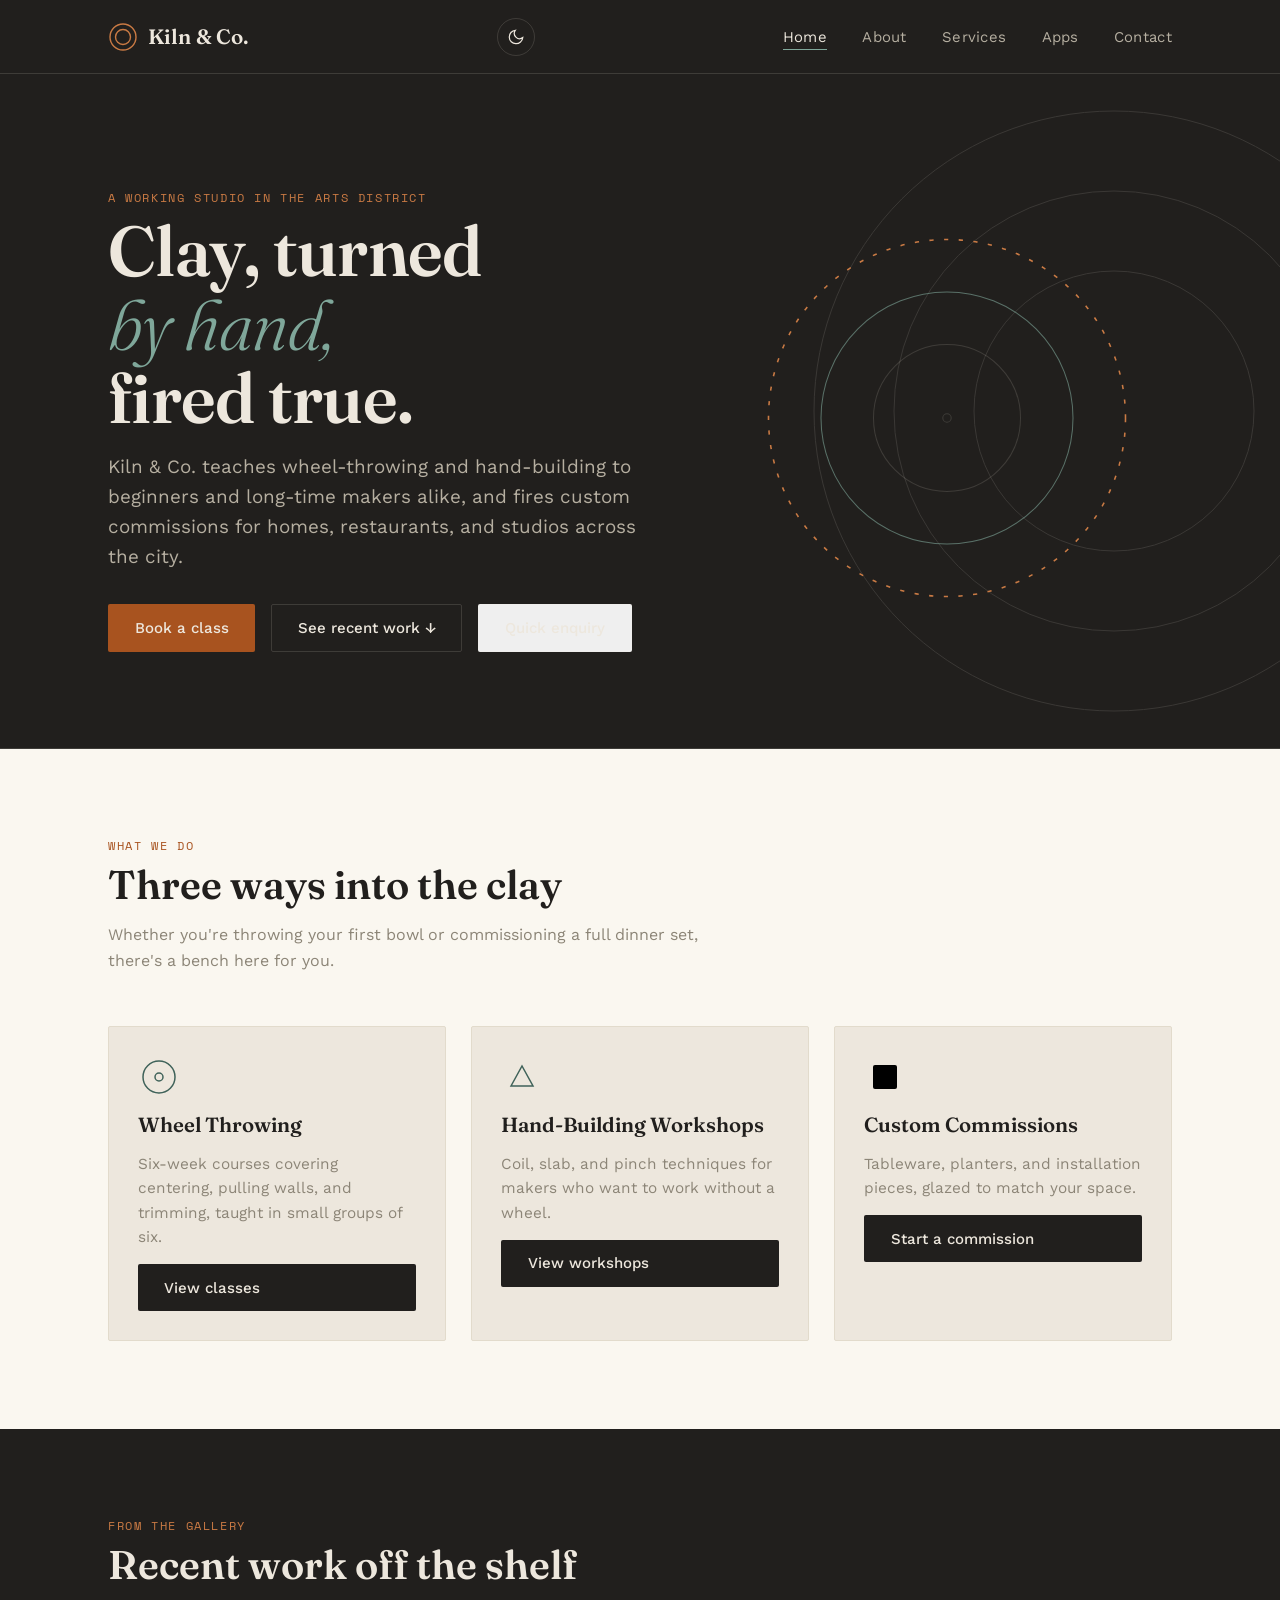
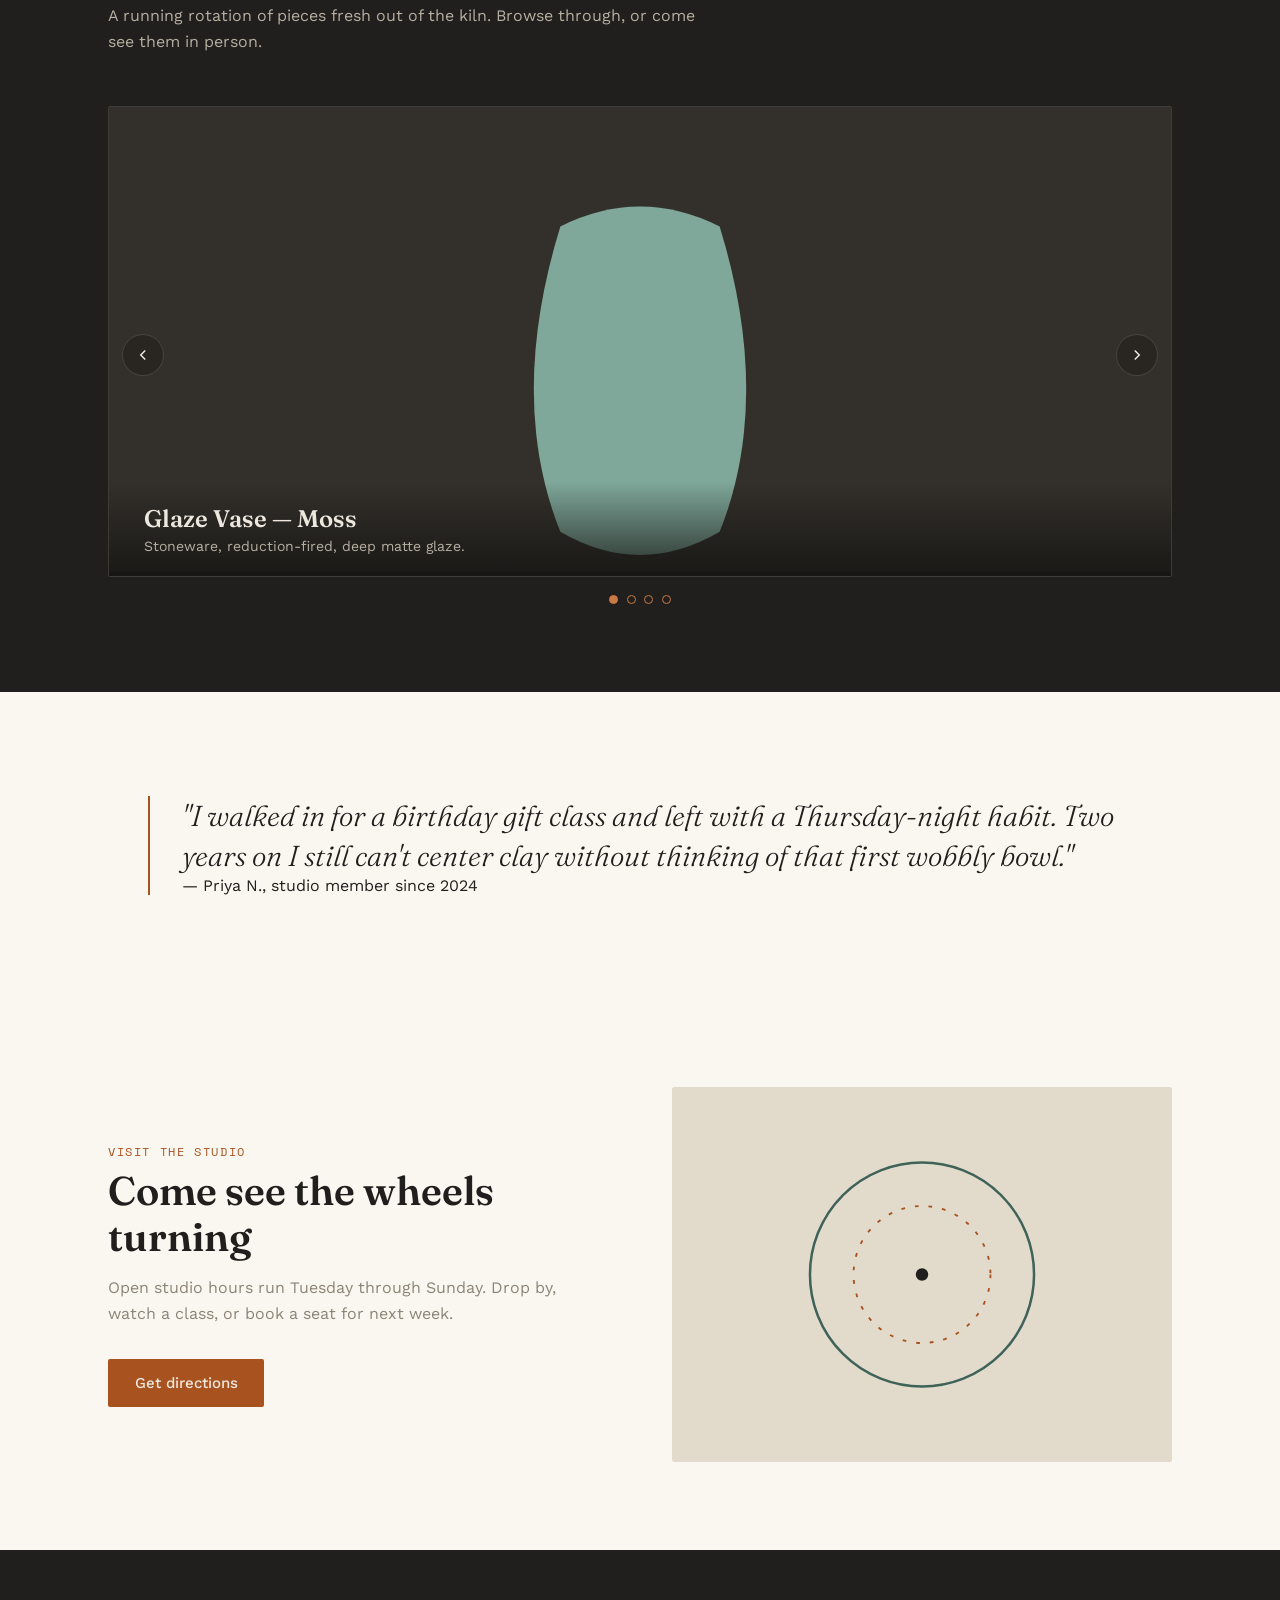
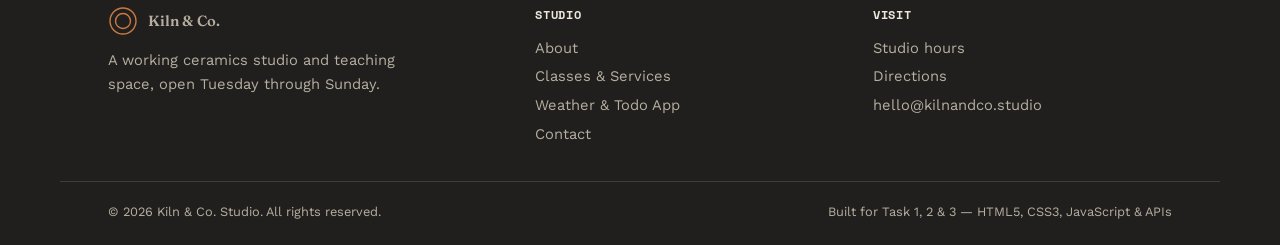
==== commit cd39f2b7: "Update website content and styling" ====
--- a/index.html
+++ b/index.html
@@ -32,6 +32,7 @@
         <li><a href="index.html" aria-current="page">Home</a></li>
         <li><a href="about.html">About</a></li>
         <li><a href="services.html">Services</a></li>
+        <li><a href="apps.html">Apps</a></li>
         <li><a href="contact.html">Contact</a></li>
       </ul>
     </nav>
@@ -227,6 +228,7 @@
       <ul>
         <li><a href="about.html">About</a></li>
         <li><a href="services.html">Classes &amp; Services</a></li>
+        <li><a href="apps.html">Weather &amp; Todo App</a></li>
         <li><a href="contact.html">Contact</a></li>
       </ul>
     </div>
@@ -241,7 +243,7 @@
   </div>
   <div class="wrap footer-bottom">
     <span>© 2026 Kiln &amp; Co. Studio. All rights reserved.</span>
-    <span>Built for Task 1 &amp; 2 — HTML5, CSS3 &amp; JavaScript</span>
+    <span>Built for Task 1, 2 &amp; 3 — HTML5, CSS3, JavaScript &amp; APIs</span>
   </div>
 </footer>
 
--- a/assets/css/style.css
+++ b/assets/css/style.css
@@ -1399,4 +1399,279 @@
 
 [id] {
   scroll-margin-top: 90px;
+}
+
+.app-card {
+  background: var(--paper);
+  border: 1px solid var(--bone-dim);
+  border-radius: var(--radius);
+  padding: clamp(1.6rem, 4vw, 2.4rem);
+  display: flex;
+  flex-direction: column;
+  gap: 1.4rem;
+}
+
+.app-card--dark {
+  background: var(--ink-soft);
+  border-color: var(--ink-line);
+}
+
+.app-card--dark .field label {
+  color: var(--muted-on-dark);
+}
+
+.app-card--dark .field input {
+  background: var(--ink);
+  color: var(--cream);
+  border-color: var(--ink-line);
+}
+
+.app-card__row {
+  display: flex;
+  flex-direction: column;
+}
+
+.weather-search {
+  flex-direction: row;
+  align-items: flex-end;
+  gap: 1rem;
+  flex-wrap: wrap;
+}
+
+.weather-search .field {
+  flex: 1;
+  min-width: 200px;
+}
+
+.weather-status {
+  font-size: 0.9rem;
+  color: var(--muted);
+  min-height: 1.2em;
+}
+
+.weather-status.is-error {
+  color: #b3462c;
+}
+
+.weather-result {
+  border-top: 1px solid var(--bone-dim);
+  padding-top: 1.4rem;
+  display: flex;
+  flex-direction: column;
+  gap: 1.2rem;
+}
+
+.weather-result__main {
+  display: flex;
+  align-items: center;
+  gap: 1rem;
+}
+
+.weather-result__icon {
+  width: 64px;
+  height: 64px;
+}
+
+.weather-result__temp {
+  font-family: var(--font-display);
+  font-size: 2.2rem;
+  font-weight: 600;
+}
+
+.weather-result__place {
+  font-size: 1rem;
+  font-weight: 500;
+}
+
+.weather-result__desc {
+  font-size: 0.88rem;
+  color: var(--muted);
+  text-transform: capitalize;
+}
+
+.weather-result__stats {
+  display: grid;
+  grid-template-columns: repeat(3, 1fr);
+  gap: 1rem;
+}
+
+.weather-result__stats > div {
+  display: flex;
+  flex-direction: column;
+  gap: 0.3rem;
+}
+
+.weather-result__label {
+  font-family: var(--font-label);
+  font-size: 0.68rem;
+  letter-spacing: 0.05em;
+  text-transform: uppercase;
+  color: var(--muted);
+}
+
+@media (max-width: 560px) {
+  .weather-result__stats {
+    grid-template-columns: 1fr;
+  }
+}
+
+.todo-add {
+  display: flex;
+  align-items: flex-end;
+  gap: 1rem;
+  flex-wrap: wrap;
+}
+
+.todo-add .field {
+  flex: 1;
+  min-width: 200px;
+}
+
+.todo-filters {
+  display: flex;
+  gap: 0.6rem;
+}
+
+.todo-filter {
+  font-family: var(--font-label);
+  font-size: 0.74rem;
+  letter-spacing: 0.04em;
+  text-transform: uppercase;
+  padding: 0.5rem 1rem;
+  border-radius: 999px;
+  border: 1px solid var(--ink-line);
+  background: none;
+  color: var(--muted-on-dark);
+  cursor: pointer;
+}
+
+.todo-filter.is-active {
+  background: var(--ember);
+  border-color: var(--ember);
+  color: var(--cream);
+}
+
+.todo-list {
+  list-style: none;
+  display: flex;
+  flex-direction: column;
+  gap: 0.6rem;
+}
+
+.todo-item {
+  display: flex;
+  align-items: center;
+  gap: 0.8rem;
+  padding: 0.9rem 1rem;
+  background: var(--ink);
+  border: 1px solid var(--ink-line);
+  border-radius: var(--radius);
+}
+
+.todo-item__checkbox {
+  width: 20px;
+  height: 20px;
+  flex-shrink: 0;
+  border-radius: 50%;
+  border: 1.5px solid var(--glaze-light);
+  background: none;
+  cursor: pointer;
+  position: relative;
+}
+
+.todo-item__checkbox::after {
+  content: "";
+  position: absolute;
+  inset: 4px;
+  border-radius: 50%;
+  background: var(--glaze-light);
+  transform: scale(0);
+  transition: transform 0.15s ease;
+}
+
+.todo-item.is-completed .todo-item__checkbox::after {
+  transform: scale(1);
+}
+
+.todo-item__text {
+  flex: 1;
+  font-size: 0.95rem;
+  color: var(--cream);
+  word-break: break-word;
+}
+
+.todo-item.is-completed .todo-item__text {
+  color: var(--muted-on-dark);
+  text-decoration: line-through;
+}
+
+.todo-item__edit,
+.todo-item__delete {
+  width: 30px;
+  height: 30px;
+  border-radius: 50%;
+  border: 1px solid var(--ink-line);
+  background: none;
+  color: var(--muted-on-dark);
+  cursor: pointer;
+  display: flex;
+  align-items: center;
+  justify-content: center;
+  flex-shrink: 0;
+}
+
+.todo-item__edit:hover,
+.todo-item__delete:hover {
+  color: var(--cream);
+  border-color: var(--cream);
+}
+
+.todo-item__edit svg,
+.todo-item__delete svg {
+  width: 14px;
+  height: 14px;
+  stroke: currentColor;
+  fill: none;
+  stroke-width: 2;
+}
+
+.todo-item__text-input {
+  flex: 1;
+  font-family: var(--font-body);
+  font-size: 0.95rem;
+  padding: 0.4rem 0.6rem;
+  border-radius: var(--radius);
+  border: 1px solid var(--glaze-light);
+  background: var(--ink-soft);
+  color: var(--cream);
+}
+
+.todo-empty {
+  text-align: center;
+  color: var(--muted-on-dark);
+  font-size: 0.9rem;
+  padding: 1rem 0;
+}
+
+.todo-footer {
+  display: flex;
+  justify-content: space-between;
+  align-items: center;
+  border-top: 1px solid var(--ink-line);
+  padding-top: 1rem;
+  font-size: 0.82rem;
+  color: var(--muted-on-dark);
+}
+
+.todo-clear {
+  background: none;
+  border: none;
+  color: var(--muted-on-dark);
+  font-size: 0.82rem;
+  cursor: pointer;
+  text-decoration: underline;
+}
+
+.todo-clear:hover {
+  color: var(--cream);
 }
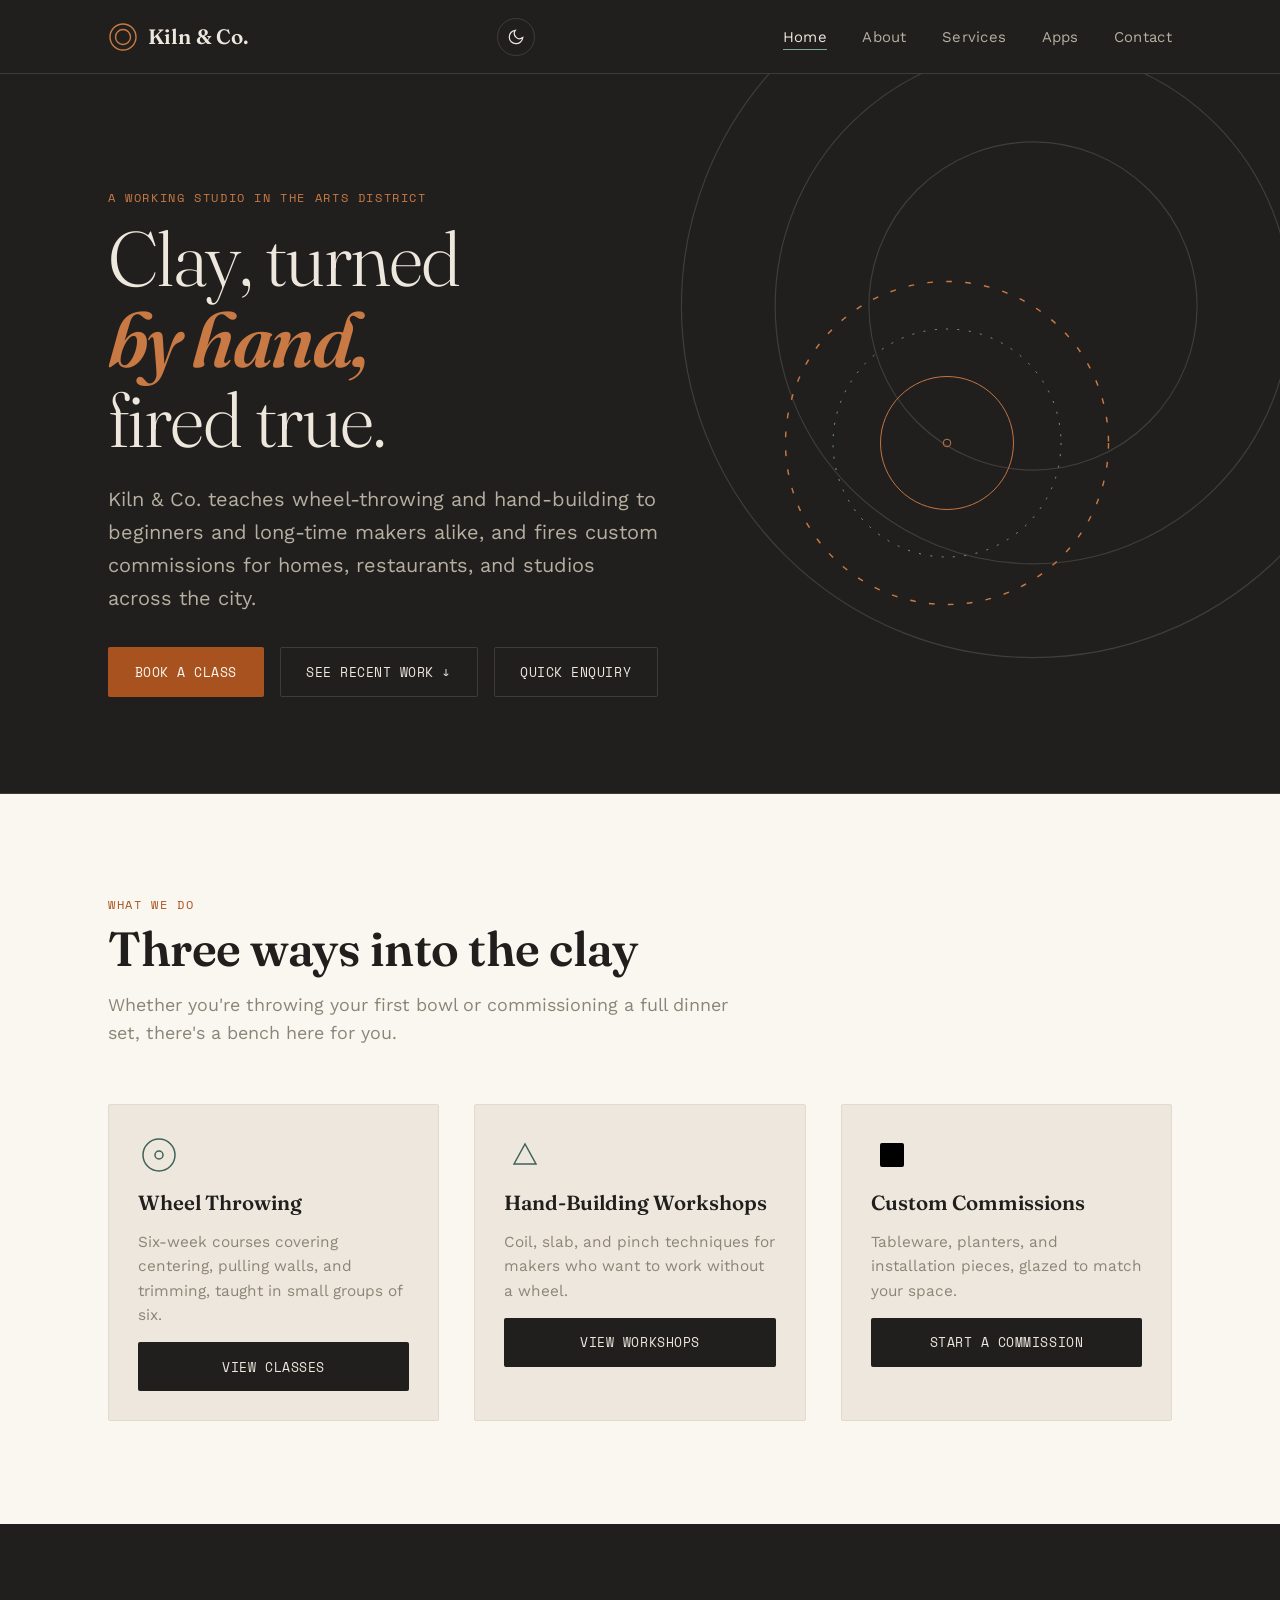
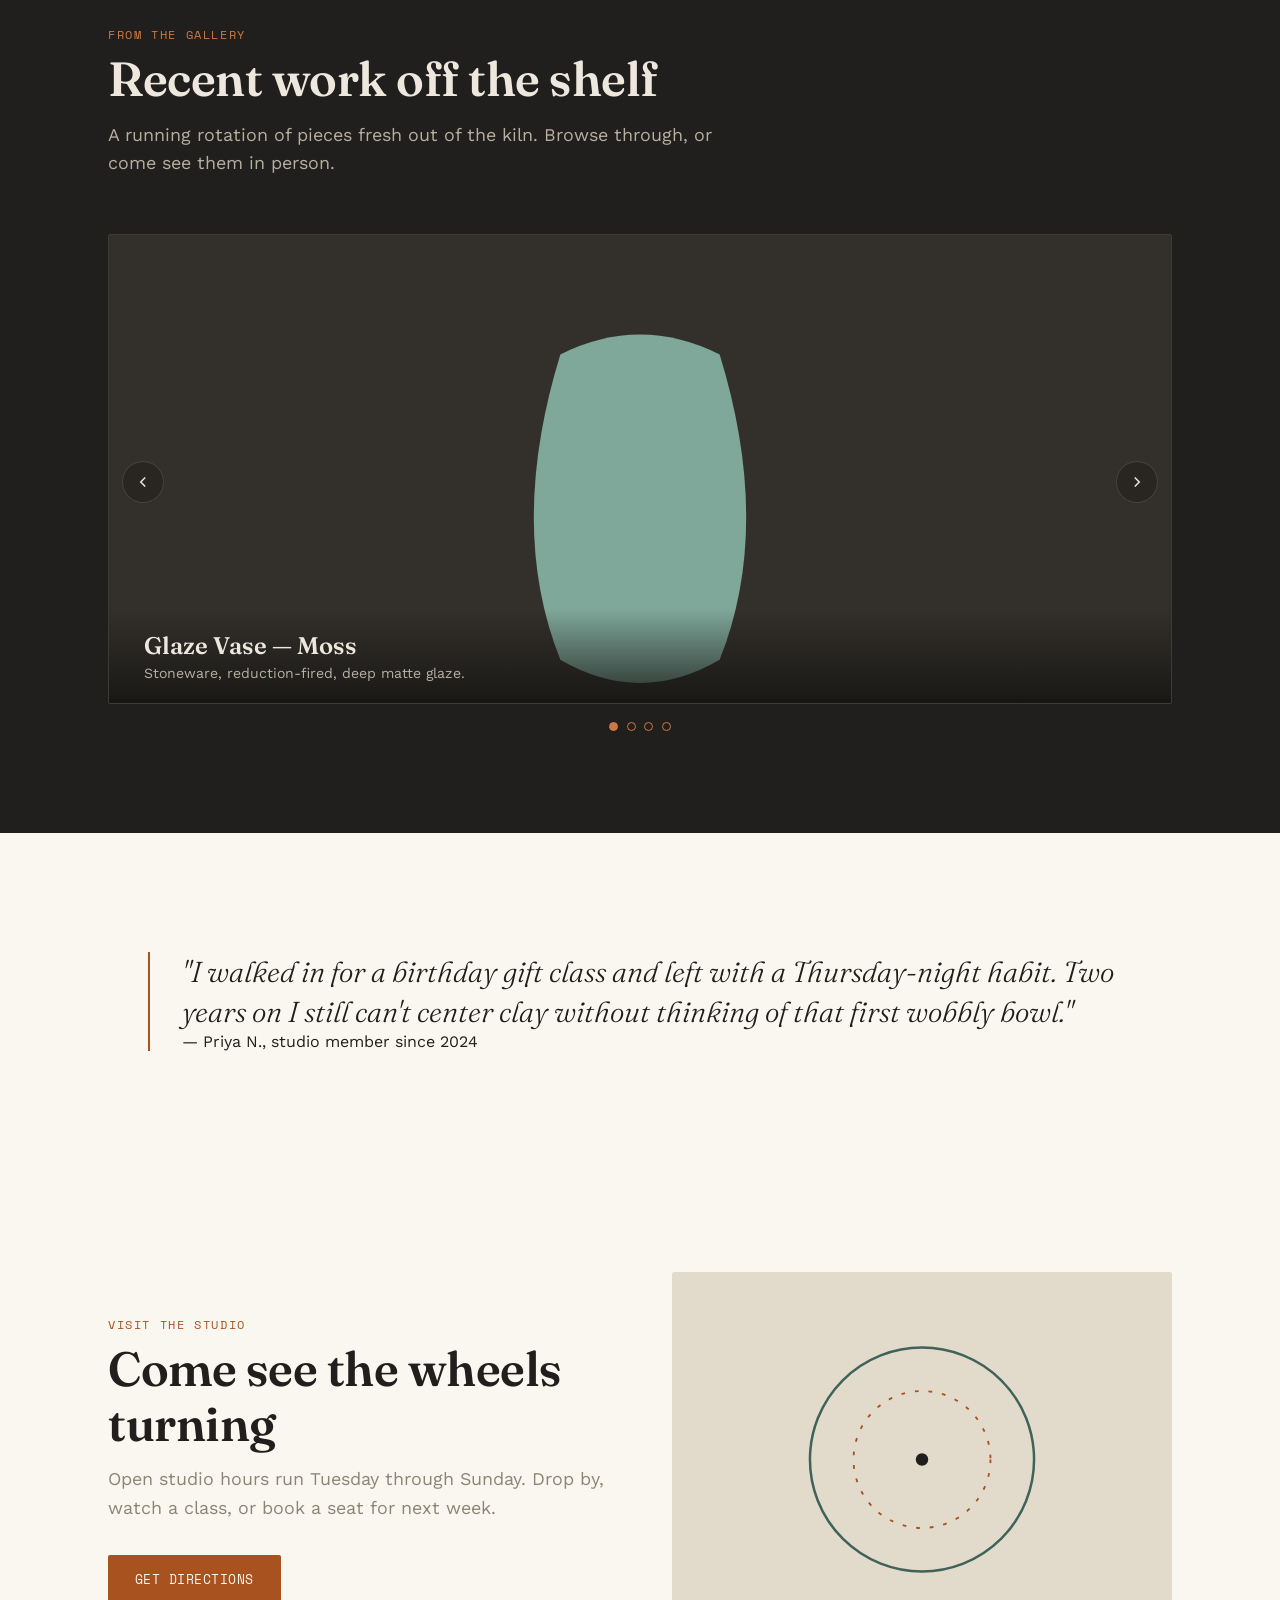
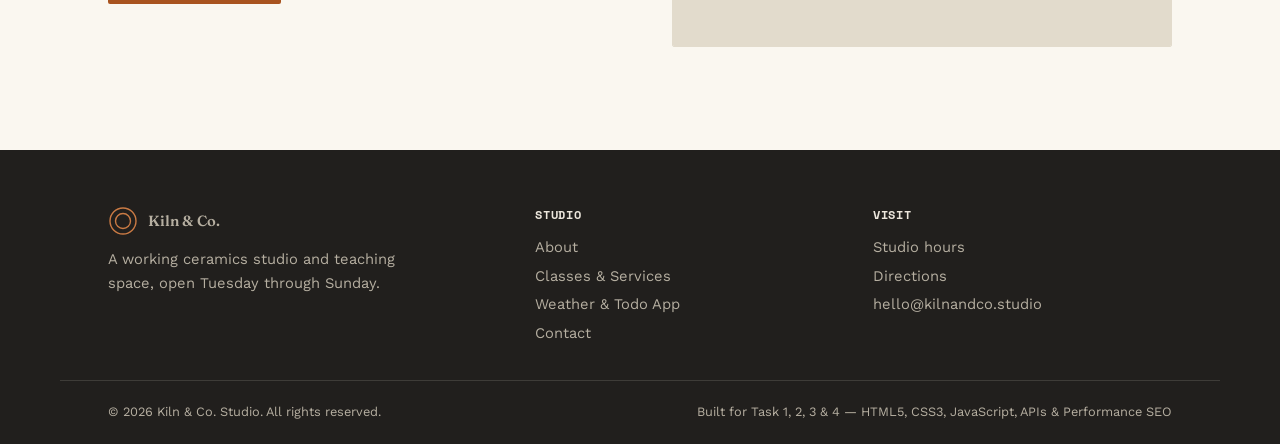
==== commit eacaef2a: "Task 3 and Task 4 complete: API apps, SEO meta tags, SVG favicon, and CSS/JS modularization" ====
--- a/index.html
+++ b/index.html
@@ -5,6 +5,20 @@
 <meta name="viewport" content="width=device-width, initial-scale=1.0" />
 <title>Kiln &amp; Co. — Ceramics Studio &amp; Wheel Classes</title>
 <meta name="description" content="Kiln & Co. is a working ceramics studio offering wheel-throwing classes, hand-building workshops, and custom commissions." />
+<meta name="keywords" content="ceramics studio, wheel throwing, pottery classes, hand building, pottery workshop, custom stoneware" />
+<meta name="author" content="Kiln &amp; Co. Studio" />
+<meta name="robots" content="index, follow" />
+<!-- Open Graph / Social Media Meta Tags -->
+<meta property="og:title" content="Kiln &amp; Co. — Ceramics Studio &amp; Wheel Classes" />
+<meta property="og:description" content="A working ceramics studio offering wheel-throwing classes, hand-building workshops, and custom commissions." />
+<meta property="og:type" content="website" />
+<meta property="og:url" content="https://kilnandco.studio/" />
+<meta property="og:image" content="assets/favicon.svg" />
+<!-- Twitter Card Meta Tags -->
+<meta name="twitter:card" content="summary_large_image" />
+<meta name="twitter:title" content="Kiln &amp; Co. — Ceramics Studio &amp; Wheel Classes" />
+<meta name="twitter:description" content="A working ceramics studio offering wheel-throwing classes, hand-building workshops, and custom commissions." />
+<link rel="icon" href="assets/favicon.svg" type="image/svg+xml" />
 <link rel="preconnect" href="https://fonts.googleapis.com">
 <link rel="preconnect" href="https://fonts.gstatic.com" crossorigin>
 <link href="https://fonts.googleapis.com/css2?family=Fraunces:ital,wght@0,300;0,600;1,300&family=Work+Sans:wght@400;500;600&family=Space+Mono:wght@400;700&display=swap" rel="stylesheet">
@@ -243,7 +257,7 @@
   </div>
   <div class="wrap footer-bottom">
     <span>© 2026 Kiln &amp; Co. Studio. All rights reserved.</span>
-    <span>Built for Task 1, 2 &amp; 3 — HTML5, CSS3, JavaScript &amp; APIs</span>
+    <span>Built for Task 1, 2, 3 &amp; 4 — HTML5, CSS3, JavaScript, APIs &amp; Performance SEO</span>
   </div>
 </footer>
 
@@ -251,6 +265,9 @@
   <svg viewBox="0 0 24 24"><path d="M12 19V5M5 12l7-7 7 7"/></svg>
 </button>
 
+<script src="assets/js/utils.js"></script>
+<script src="assets/js/ui.js"></script>
+<script src="assets/js/api.js"></script>
 <script src="assets/js/main.js"></script>
 </body>
 </html>
--- a/assets/css/style.css
+++ b/assets/css/style.css
@@ -1,1677 +1,10 @@
-:root {
-  --ink: #211f1d;
-  --ink-soft: #33302b;
-  --ink-line: rgba(237, 231, 221, 0.14);
-  --bone: #ede7dd;
-  --bone-dim: #e2dbcc;
-  --paper: #faf7f0;
-  --glaze: #3f6259;
-  --glaze-light: #7fa79a;
-  --glaze-dim: #eaf0ee;
-  --ember: #a8531f;
-  --ember-light: #c97a44;
-  --muted: #8c8577;
-  --muted-on-dark: #b6afa1;
-  --cream: #ede7dd;
-  --text: var(--ink);
+/* ==========================================================================
+   Kiln & Co. - Master Stylesheet
+   Task 4 Modular Architecture
+   ========================================================================== */
 
-  --font-display: "Fraunces", "Iowan Old Style", serif;
-  --font-body: "Work Sans", -apple-system, BlinkMacSystemFont, sans-serif;
-  --font-label: "Space Mono", "Courier New", monospace;
-
-  --max-w: 1160px;
-  --gutter: clamp(1.25rem, 4vw, 3rem);
-  --radius: 2px;
-}
-
-html[data-theme="dark"] {
-  --bone: #1c1a17;
-  --bone-dim: #34302a;
-  --paper: #242119;
-  --muted: #a79f8f;
-  --text: #ede7dd;
-  --glaze-dim: rgba(127, 167, 154, 0.14);
-}
-
-*,
-*::before,
-*::after {
-  box-sizing: border-box;
-}
-
-html {
-  scroll-behavior: smooth;
-}
-
-@media (prefers-reduced-motion: reduce) {
-  html {
-    scroll-behavior: auto;
-  }
-  *,
-  *::before,
-  *::after {
-    animation-duration: 0.001ms !important;
-    animation-iteration-count: 1 !important;
-    transition-duration: 0.001ms !important;
-  }
-}
-
-body {
-  margin: 0;
-  font-family: var(--font-body);
-  color: var(--text);
-  background: var(--bone);
-  -webkit-font-smoothing: antialiased;
-  transition: background-color 0.25s ease, color 0.25s ease;
-}
-
-img {
-  max-width: 100%;
-  display: block;
-}
-
-a {
-  color: inherit;
-}
-
-ul {
-  margin: 0;
-  padding: 0;
-}
-
-h1,
-h2,
-h3,
-h4,
-p,
-figure {
-  margin: 0;
-}
-
-button {
-  font-family: inherit;
-}
-
-:focus-visible {
-  outline: 2px solid var(--ember);
-  outline-offset: 3px;
-}
-
-.wrap {
-  max-width: var(--max-w);
-  margin-inline: auto;
-  padding-inline: var(--gutter);
-}
-
-.eyebrow {
-  font-family: var(--font-label);
-  font-size: 0.72rem;
-  letter-spacing: 0.14em;
-  text-transform: uppercase;
-  color: var(--ember);
-}
-
-.eyebrow--light {
-  color: var(--ember-light);
-}
-
-.site-header {
-  background: var(--ink);
-  color: var(--cream);
-  position: sticky;
-  top: 0;
-  z-index: 100;
-  border-bottom: 1px solid var(--ink-line);
-}
-
-.site-header__inner {
-  display: flex;
-  align-items: center;
-  justify-content: space-between;
-  padding-block: 1.1rem;
-}
-
-.logo {
-  display: flex;
-  align-items: center;
-  gap: 0.6rem;
-  font-family: var(--font-display);
-  font-size: 1.3rem;
-  font-weight: 600;
-  letter-spacing: 0.01em;
-  text-decoration: none;
-  color: var(--cream);
-}
-
-.logo__mark {
-  width: 30px;
-  height: 30px;
-  flex-shrink: 0;
-}
-
-.logo__mark circle {
-  fill: none;
-  stroke: var(--ember-light);
-  stroke-width: 1.4;
-}
-
-.nav-toggle {
-  display: none;
-  background: none;
-  border: 1px solid var(--ink-line);
-  border-radius: var(--radius);
-  color: var(--cream);
-  width: 42px;
-  height: 38px;
-  cursor: pointer;
-  position: relative;
-}
-
-.nav-toggle span,
-.nav-toggle span::before,
-.nav-toggle span::after {
-  content: "";
-  position: absolute;
-  left: 10px;
-  right: 10px;
-  height: 1.5px;
-  background: var(--cream);
-  transition: transform 0.25s ease, opacity 0.25s ease;
-}
-
-.nav-toggle span {
-  top: 18px;
-}
-
-.nav-toggle span::before {
-  top: -7px;
-}
-
-.nav-toggle span::after {
-  top: 7px;
-}
-
-.nav-toggle[aria-expanded="true"] span {
-  background: transparent;
-}
-
-.nav-toggle[aria-expanded="true"] span::before {
-  transform: translateY(7px) rotate(45deg);
-}
-
-.nav-toggle[aria-expanded="true"] span::after {
-  transform: translateY(-7px) rotate(-45deg);
-}
-
-.primary-nav ul {
-  display: flex;
-  gap: clamp(1.2rem, 3vw, 2.2rem);
-  list-style: none;
-}
-
-.primary-nav a {
-  text-decoration: none;
-  font-size: 0.93rem;
-  letter-spacing: 0.02em;
-  color: var(--muted-on-dark);
-  position: relative;
-  padding-bottom: 4px;
-}
-
-.primary-nav a::after {
-  content: "";
-  position: absolute;
-  left: 0;
-  bottom: 0;
-  width: 0;
-  height: 1.5px;
-  background: var(--ember-light);
-  transition: width 0.25s ease;
-}
-
-.primary-nav a:hover,
-.primary-nav a:focus-visible {
-  color: var(--cream);
-}
-
-.primary-nav a:hover::after,
-.primary-nav a:focus-visible::after {
-  width: 100%;
-}
-
-.primary-nav a[aria-current="page"] {
-  color: var(--cream);
-}
-
-.primary-nav a[aria-current="page"]::after {
-  width: 100%;
-  background: var(--glaze-light);
-}
-
-@media (max-width: 780px) {
-  .nav-toggle {
-    display: block;
-  }
-
-  .primary-nav {
-    display: block;
-    max-height: 0;
-    overflow: hidden;
-    transition: max-height 0.3s ease;
-    width: 100%;
-  }
-
-  .primary-nav.is-open {
-    max-height: 320px;
-  }
-
-  .site-header__inner {
-    flex-wrap: wrap;
-  }
-
-  .primary-nav ul {
-    flex-direction: column;
-    gap: 0;
-    padding-block: 0.5rem 1.2rem;
-  }
-
-  .primary-nav a {
-    display: block;
-    padding: 0.65rem 0;
-    border-bottom: 1px solid var(--ink-line);
-  }
-}
-
-.hero {
-  background: var(--ink);
-  color: var(--cream);
-  position: relative;
-  overflow: hidden;
-  border-bottom: 1px solid var(--ink-line);
-}
-
-.hero__inner {
-  padding-block: clamp(3.5rem, 9vw, 7.5rem) clamp(3rem, 8vw, 6rem);
-  display: grid;
-  grid-template-columns: 1.1fr 0.9fr;
-  gap: clamp(2rem, 5vw, 4rem);
-  align-items: center;
-  position: relative;
-  z-index: 2;
-}
-
-.hero--page {
-  padding-block: clamp(2.6rem, 6vw, 4rem);
-}
-
-.hero--page .hero__inner {
-  grid-template-columns: 1fr;
-  text-align: left;
-}
-
-.hero__title {
-  font-family: var(--font-display);
-  font-weight: 600;
-  font-size: clamp(2.4rem, 5.6vw, 4.4rem);
-  line-height: 1.04;
-  letter-spacing: -0.01em;
-  margin-block: 0.5rem 1.1rem;
-}
-
-.hero__title em {
-  font-style: italic;
-  font-weight: 300;
-  color: var(--glaze-light);
-}
-
-.hero__lede {
-  font-size: clamp(1.02rem, 1.6vw, 1.18rem);
-  line-height: 1.6;
-  color: var(--muted-on-dark);
-  max-width: 46ch;
-}
-
-.hero__actions {
-  display: flex;
-  gap: 1rem;
-  margin-top: 2rem;
-  flex-wrap: wrap;
-}
-
-.hero__wheel {
-  position: relative;
-  aspect-ratio: 1;
-  width: 100%;
-  max-width: 420px;
-  justify-self: center;
-}
-
-.hero__wheel svg {
-  width: 100%;
-  height: 100%;
-  animation: spin 60s linear infinite;
-}
-
-@keyframes spin {
-  to {
-    transform: rotate(360deg);
-  }
-}
-
-.hero__wheel circle {
-  fill: none;
-  stroke: var(--ink-line);
-}
-
-.hero__wheel .ring-a {
-  stroke: var(--ember-light);
-  stroke-dasharray: 4 10;
-}
-
-.hero__wheel .ring-b {
-  stroke: var(--glaze-light);
-  opacity: 0.6;
-}
-
-.hero-bg-rings {
-  position: absolute;
-  right: -12%;
-  top: 50%;
-  transform: translateY(-50%);
-  width: 640px;
-  height: 640px;
-  opacity: 0.12;
-  z-index: 1;
-  pointer-events: none;
-}
-
-.hero-bg-rings circle {
-  fill: none;
-  stroke: var(--cream);
-}
-
-.btn {
-  display: inline-flex;
-  align-items: center;
-  gap: 0.5rem;
-  font-family: var(--font-body);
-  font-size: 0.94rem;
-  font-weight: 500;
-  padding: 0.85rem 1.6rem;
-  border-radius: var(--radius);
-  text-decoration: none;
-  border: 1px solid transparent;
-  cursor: pointer;
-  transition: background 0.2s ease, color 0.2s ease, border-color 0.2s ease, transform 0.15s ease;
-}
-
-.btn:hover {
-  transform: translateY(-1px);
-}
-
-.btn--primary {
-  background: var(--ember);
-  color: var(--cream);
-}
-
-.btn--primary:hover {
-  background: var(--ember-light);
-}
-
-.btn--ghost {
-  border-color: var(--ink-line);
-  color: var(--cream);
-}
-
-.btn--ghost:hover {
-  border-color: var(--cream);
-}
-
-.btn--dark {
-  background: var(--ink);
-  color: var(--cream);
-}
-
-.btn--dark:hover {
-  background: var(--ink-soft);
-}
-
-.section {
-  padding-block: clamp(3rem, 7vw, 5.5rem);
-}
-
-.section--paper {
-  background: var(--paper);
-}
-
-.section--ink {
-  background: var(--ink);
-  color: var(--cream);
-}
-
-.section__head {
-  max-width: 62ch;
-  margin-bottom: clamp(2rem, 5vw, 3.2rem);
-}
-
-.section__title {
-  font-family: var(--font-display);
-  font-size: clamp(1.7rem, 3.4vw, 2.5rem);
-  font-weight: 600;
-  margin-top: 0.5rem;
-  line-height: 1.15;
-}
-
-.section__lede {
-  margin-top: 0.9rem;
-  color: var(--muted);
-  line-height: 1.65;
-  max-width: 60ch;
-}
-
-.section--ink .section__lede {
-  color: var(--muted-on-dark);
-}
-
-.grid {
-  display: grid;
-  gap: 1.6rem;
-}
-
-.grid--3 {
-  grid-template-columns: repeat(3, 1fr);
-}
-
-.grid--2 {
-  grid-template-columns: repeat(2, 1fr);
-}
-
-.grid--4 {
-  grid-template-columns: repeat(4, 1fr);
-}
-
-@media (max-width: 900px) {
-  .grid--3,
-  .grid--4 {
-    grid-template-columns: repeat(2, 1fr);
-  }
-}
-
-@media (max-width: 600px) {
-  .grid--2,
-  .grid--3,
-  .grid--4 {
-    grid-template-columns: 1fr;
-  }
-}
-
-.card {
-  background: var(--bone);
-  border: 1px solid var(--bone-dim);
-  border-radius: var(--radius);
-  padding: 1.8rem;
-  display: flex;
-  flex-direction: column;
-  gap: 0.9rem;
-  transition: transform 0.2s ease, box-shadow 0.2s ease;
-}
-
-.section--paper .card {
-  background: var(--bone);
-}
-
-.card:hover {
-  transform: translateY(-4px);
-  box-shadow: 0 14px 30px rgba(33, 31, 29, 0.08);
-}
-
-.card__icon {
-  width: 42px;
-  height: 42px;
-}
-
-.card__icon circle,
-.card__icon path {
-  fill: none;
-  stroke: var(--glaze);
-  stroke-width: 1.5;
-}
-
-.card__title {
-  font-family: var(--font-display);
-  font-size: 1.28rem;
-  font-weight: 600;
-}
-
-.card p {
-  color: var(--muted);
-  line-height: 1.6;
-  font-size: 0.96rem;
-}
-
-.card__price {
-  font-family: var(--font-label);
-  color: var(--ember);
-  font-size: 0.85rem;
-}
-
-.process {
-  display: grid;
-  grid-template-columns: repeat(5, 1fr);
-  gap: 1.4rem;
-  counter-reset: turn;
-}
-
-@media (max-width: 900px) {
-  .process {
-    grid-template-columns: repeat(2, 1fr);
-  }
-}
-
-@media (max-width: 560px) {
-  .process {
-    grid-template-columns: 1fr;
-  }
-}
-
-.process__step {
-  border-top: 2px solid var(--glaze);
-  padding-top: 1rem;
-}
-
-.process__num {
-  font-family: var(--font-label);
-  font-size: 0.78rem;
-  color: var(--ember);
-  letter-spacing: 0.06em;
-}
-
-.process__title {
-  font-family: var(--font-display);
-  font-size: 1.15rem;
-  font-weight: 600;
-  margin-top: 0.4rem;
-}
-
-.process__step p {
-  margin-top: 0.5rem;
-  color: var(--muted);
-  font-size: 0.9rem;
-  line-height: 1.55;
-}
-
-.gallery {
-  display: grid;
-  grid-template-columns: repeat(4, 1fr);
-  gap: 1.1rem;
-}
-
-@media (max-width: 900px) {
-  .gallery {
-    grid-template-columns: repeat(2, 1fr);
-  }
-}
-
-@media (max-width: 560px) {
-  .gallery {
-    grid-template-columns: 1fr;
-  }
-}
-
-.gallery__item {
-  border-radius: var(--radius);
-  overflow: hidden;
-  aspect-ratio: 4/5;
-  position: relative;
-  border: 1px solid var(--bone-dim);
-}
-
-.gallery__item svg {
-  width: 100%;
-  height: 100%;
-}
-
-.gallery__item figcaption {
-  position: absolute;
-  left: 0;
-  right: 0;
-  bottom: 0;
-  padding: 0.7rem 0.9rem;
-  font-family: var(--font-label);
-  font-size: 0.7rem;
-  letter-spacing: 0.04em;
-  color: var(--paper);
-  background: linear-gradient(to top, rgba(33, 31, 29, 0.75), transparent);
-}
-
-.person {
-  text-align: left;
-}
-
-.person__portrait {
-  aspect-ratio: 1;
-  border-radius: var(--radius);
-  overflow: hidden;
-  margin-bottom: 1rem;
-  border: 1px solid var(--bone-dim);
-}
-
-.person__name {
-  font-family: var(--font-display);
-  font-weight: 600;
-  font-size: 1.1rem;
-}
-
-.person__role {
-  font-family: var(--font-label);
-  font-size: 0.72rem;
-  color: var(--ember);
-  letter-spacing: 0.05em;
-  text-transform: uppercase;
-  margin-top: 0.2rem;
-}
-
-.person p {
-  margin-top: 0.6rem;
-  color: var(--muted);
-  font-size: 0.9rem;
-  line-height: 1.55;
-}
-
-.quote {
-  border-left: 2px solid var(--ember);
-  padding-left: clamp(1.2rem, 3vw, 2rem);
-}
-
-.quote p {
-  font-family: var(--font-display);
-  font-style: italic;
-  font-size: clamp(1.3rem, 2.6vw, 1.8rem);
-  line-height: 1.4;
-  font-weight: 300;
-}
-
-.quote cite {
-  display: block;
-  margin-top: 1rem;
-  font-style: normal;
-  font-family: var(--font-label);
-  font-size: 0.78rem;
-  color: var(--muted);
-  letter-spacing: 0.03em;
-}
-
-.table-wrap {
-  overflow-x: auto;
-  border: 1px solid var(--bone-dim);
-  border-radius: var(--radius);
-}
-
-table {
-  width: 100%;
-  border-collapse: collapse;
-  min-width: 560px;
-  background: var(--paper);
-}
-
-caption {
-  text-align: left;
-  font-family: var(--font-label);
-  font-size: 0.75rem;
-  color: var(--muted);
-  padding: 0.9rem 1.2rem 0;
-}
-
-th,
-td {
-  text-align: left;
-  padding: 0.95rem 1.2rem;
-  border-bottom: 1px solid var(--bone-dim);
-  font-size: 0.92rem;
-}
-
-thead th {
-  font-family: var(--font-label);
-  font-size: 0.72rem;
-  letter-spacing: 0.05em;
-  text-transform: uppercase;
-  color: var(--muted);
-  background: var(--bone);
-}
-
-tbody tr:last-child td {
-  border-bottom: none;
-}
-
-tbody tr:hover {
-  background: var(--glaze-dim);
-}
-
-.form-grid {
-  display: grid;
-  grid-template-columns: 1fr 1fr;
-  gap: 1.2rem;
-}
-
-@media (max-width: 640px) {
-  .form-grid {
-    grid-template-columns: 1fr;
-  }
-}
-
-.field {
-  display: flex;
-  flex-direction: column;
-  gap: 0.4rem;
-}
-
-.field--full {
-  grid-column: 1 / -1;
-}
-
-.field label {
-  font-family: var(--font-label);
-  font-size: 0.72rem;
-  letter-spacing: 0.05em;
-  text-transform: uppercase;
-  color: var(--muted);
-}
-
-.field input,
-.field select,
-.field textarea {
-  font-family: var(--font-body);
-  font-size: 0.98rem;
-  padding: 0.75rem 0.9rem;
-  border: 1px solid var(--bone-dim);
-  border-radius: var(--radius);
-  background: var(--paper);
-  color: var(--text);
-}
-
-.field input:focus,
-.field select:focus,
-.field textarea:focus {
-  outline: none;
-  border-color: var(--glaze);
-  box-shadow: 0 0 0 3px var(--glaze-dim);
-}
-
-.field textarea {
-  resize: vertical;
-  min-height: 130px;
-}
-
-.field-hint {
-  font-size: 0.78rem;
-  color: var(--muted);
-}
-
-.checkbox-field {
-  display: flex;
-  align-items: flex-start;
-  gap: 0.6rem;
-  grid-column: 1 / -1;
-}
-
-.checkbox-field input {
-  margin-top: 0.25rem;
-}
-
-.checkbox-field label {
-  font-family: var(--font-body);
-  text-transform: none;
-  letter-spacing: normal;
-  font-size: 0.88rem;
-  color: var(--muted);
-}
-
-.contact-layout {
-  display: grid;
-  grid-template-columns: 1fr 0.85fr;
-  gap: clamp(2rem, 5vw, 4rem);
-  align-items: start;
-}
-
-@media (max-width: 900px) {
-  .contact-layout {
-    grid-template-columns: 1fr;
-  }
-}
-
-.info-list {
-  list-style: none;
-  display: flex;
-  flex-direction: column;
-  gap: 1.3rem;
-}
-
-.info-list li {
-  border-top: 1px solid var(--bone-dim);
-  padding-top: 1rem;
-}
-
-.info-list .label {
-  font-family: var(--font-label);
-  font-size: 0.72rem;
-  letter-spacing: 0.05em;
-  text-transform: uppercase;
-  color: var(--ember);
-}
-
-.info-list .value {
-  margin-top: 0.3rem;
-  font-size: 1rem;
-}
-
-.map-frame {
-  border: 1px solid var(--bone-dim);
-  border-radius: var(--radius);
-  overflow: hidden;
-  margin-top: 1.6rem;
-}
-
-.map-frame iframe {
-  width: 100%;
-  height: 320px;
-  border: 0;
-  display: block;
-}
-
-.faq details {
-  border-top: 1px solid var(--bone-dim);
-  padding-block: 1.1rem;
-}
-
-.faq details:last-child {
-  border-bottom: 1px solid var(--bone-dim);
-}
-
-.faq summary {
-  cursor: pointer;
-  font-family: var(--font-display);
-  font-weight: 600;
-  font-size: 1.05rem;
-  list-style: none;
-  display: flex;
-  justify-content: space-between;
-  align-items: center;
-}
-
-.faq summary::-webkit-details-marker {
-  display: none;
-}
-
-.faq summary::after {
-  content: "+";
-  font-family: var(--font-body);
-  color: var(--ember);
-  font-size: 1.3rem;
-  transition: transform 0.2s ease;
-}
-
-.faq details[open] summary::after {
-  transform: rotate(45deg);
-}
-
-.faq details p {
-  margin-top: 0.7rem;
-  color: var(--muted);
-  line-height: 1.6;
-  max-width: 65ch;
-}
-
-.wheel-divider {
-  display: flex;
-  align-items: center;
-  gap: 1rem;
-  padding-block: 0.5rem;
-}
-
-.wheel-divider svg {
-  width: 22px;
-  height: 22px;
-  flex-shrink: 0;
-}
-
-.wheel-divider svg circle {
-  fill: none;
-  stroke: var(--ember);
-}
-
-.wheel-divider__line {
-  flex: 1;
-  height: 1px;
-  background: var(--bone-dim);
-}
-
-.section--ink .wheel-divider__line {
-  background: var(--ink-line);
-}
-
-.site-footer {
-  background: var(--ink);
-  color: var(--muted-on-dark);
-  padding-block: clamp(2.5rem, 5vw, 3.5rem) 1.6rem;
-}
-
-.footer-grid {
-  display: grid;
-  grid-template-columns: 1.3fr 1fr 1fr;
-  gap: 2.4rem;
-}
-
-@media (max-width: 700px) {
-  .footer-grid {
-    grid-template-columns: 1fr;
-  }
-}
-
-.footer-grid h4 {
-  font-family: var(--font-label);
-  font-size: 0.72rem;
-  letter-spacing: 0.06em;
-  text-transform: uppercase;
-  color: var(--cream);
-  margin-bottom: 0.9rem;
-}
-
-.footer-grid ul {
-  list-style: none;
-  display: flex;
-  flex-direction: column;
-  gap: 0.6rem;
-}
-
-.footer-grid a {
-  text-decoration: none;
-  color: var(--muted-on-dark);
-  font-size: 0.92rem;
-}
-
-.footer-grid a:hover {
-  color: var(--cream);
-}
-
-.footer-brand p {
-  margin-top: 0.8rem;
-  color: var(--muted-on-dark);
-  font-size: 0.92rem;
-  line-height: 1.6;
-  max-width: 32ch;
-}
-
-.footer-bottom {
-  margin-top: 2.4rem;
-  padding-top: 1.4rem;
-  border-top: 1px solid var(--ink-line);
-  display: flex;
-  justify-content: space-between;
-  flex-wrap: wrap;
-  gap: 0.6rem;
-  font-size: 0.8rem;
-  color: var(--muted-on-dark);
-}
-
-.split {
-  display: grid;
-  grid-template-columns: 1fr 1fr;
-  gap: clamp(2rem, 5vw, 4rem);
-  align-items: center;
-}
-
-@media (max-width: 800px) {
-  .split {
-    grid-template-columns: 1fr;
-  }
-}
-
-.visual-frame {
-  border-radius: var(--radius);
-  overflow: hidden;
-  border: 1px solid var(--bone-dim);
-  aspect-ratio: 4/3;
-}
-
-.visual-frame svg {
-  width: 100%;
-  height: 100%;
-}
-
-.value-list {
-  display: flex;
-  flex-direction: column;
-  gap: 1.2rem;
-}
-
-.value-list li {
-  display: flex;
-  gap: 1rem;
-  align-items: baseline;
-}
-
-.value-list .value-mark {
-  font-family: var(--font-label);
-  color: var(--ember);
-  font-size: 0.8rem;
-}
-
-.theme-toggle {
-  display: inline-flex;
-  align-items: center;
-  justify-content: center;
-  width: 38px;
-  height: 38px;
-  border: 1px solid var(--ink-line);
-  border-radius: 50%;
-  background: none;
-  color: var(--cream);
-  cursor: pointer;
-  flex-shrink: 0;
-  order: -1;
-}
-
-.theme-toggle svg {
-  width: 18px;
-  height: 18px;
-  stroke: currentColor;
-  fill: none;
-  stroke-width: 1.6;
-}
-
-.theme-toggle .icon-moon {
-  display: block;
-}
-
-.theme-toggle .icon-sun {
-  display: none;
-}
-
-html[data-theme="dark"] .theme-toggle .icon-moon {
-  display: none;
-}
-
-html[data-theme="dark"] .theme-toggle .icon-sun {
-  display: block;
-}
-
-.header-actions {
-  display: flex;
-  align-items: center;
-  gap: 0.7rem;
-}
-
-@media (max-width: 780px) {
-  .header-actions {
-    order: 2;
-  }
-}
-
-.back-to-top {
-  position: fixed;
-  right: clamp(1rem, 4vw, 2rem);
-  bottom: clamp(1rem, 4vw, 2rem);
-  width: 46px;
-  height: 46px;
-  border-radius: 50%;
-  border: none;
-  background: var(--ink);
-  color: var(--cream);
-  cursor: pointer;
-  display: flex;
-  align-items: center;
-  justify-content: center;
-  opacity: 0;
-  transform: translateY(12px);
-  pointer-events: none;
-  transition: opacity 0.25s ease, transform 0.25s ease, background 0.2s ease;
-  z-index: 90;
-  box-shadow: 0 10px 24px rgba(33, 31, 29, 0.22);
-}
-
-.back-to-top.is-visible {
-  opacity: 1;
-  transform: translateY(0);
-  pointer-events: auto;
-}
-
-.back-to-top:hover {
-  background: var(--ember);
-}
-
-.back-to-top svg {
-  width: 18px;
-  height: 18px;
-  stroke: currentColor;
-  fill: none;
-  stroke-width: 2;
-}
-
-.carousel {
-  position: relative;
-}
-
-.carousel__viewport {
-  overflow: hidden;
-  border-radius: var(--radius);
-  border: 1px solid var(--ink-line);
-}
-
-.carousel__track {
-  display: flex;
-  transition: transform 0.5s ease;
-}
-
-.carousel__slide {
-  flex: 0 0 100%;
-  aspect-ratio: 16/7;
-  position: relative;
-}
-
-.carousel__slide svg {
-  width: 100%;
-  height: 100%;
-}
-
-.carousel__caption {
-  position: absolute;
-  left: 0;
-  right: 0;
-  bottom: 0;
-  padding: 1.4rem clamp(1.2rem, 4vw, 2.2rem);
-  background: linear-gradient(to top, rgba(20, 19, 17, 0.82), transparent);
-  color: var(--cream);
-}
-
-.carousel__caption h3 {
-  font-family: var(--font-display);
-  font-size: clamp(1.1rem, 2.4vw, 1.5rem);
-  font-weight: 600;
-}
-
-.carousel__caption p {
-  margin-top: 0.3rem;
-  font-size: 0.88rem;
-  color: var(--muted-on-dark);
-}
-
-.carousel__arrow {
-  position: absolute;
-  top: 50%;
-  transform: translateY(-50%);
-  width: 42px;
-  height: 42px;
-  border-radius: 50%;
-  border: 1px solid var(--ink-line);
-  background: rgba(33, 31, 29, 0.55);
-  color: var(--cream);
-  cursor: pointer;
-  display: flex;
-  align-items: center;
-  justify-content: center;
-  z-index: 3;
-}
-
-.carousel__arrow svg {
-  width: 18px;
-  height: 18px;
-  stroke: currentColor;
-  fill: none;
-  stroke-width: 2;
-}
-
-.carousel__arrow--prev {
-  left: 14px;
-}
-
-.carousel__arrow--next {
-  right: 14px;
-}
-
-.carousel__arrow:hover {
-  background: var(--ember);
-  border-color: var(--ember);
-}
-
-.carousel__dots {
-  display: flex;
-  justify-content: center;
-  gap: 0.55rem;
-  margin-top: 1.1rem;
-}
-
-.carousel__dot {
-  width: 9px;
-  height: 9px;
-  border-radius: 50%;
-  border: 1px solid var(--ember-light);
-  background: transparent;
-  padding: 0;
-  cursor: pointer;
-}
-
-.carousel__dot[aria-current="true"] {
-  background: var(--ember-light);
-}
-
-.modal-overlay {
-  position: fixed;
-  inset: 0;
-  background: rgba(20, 19, 17, 0.6);
-  display: flex;
-  align-items: center;
-  justify-content: center;
-  padding: var(--gutter);
-  opacity: 0;
-  pointer-events: none;
-  transition: opacity 0.2s ease;
-  z-index: 200;
-}
-
-.modal-overlay.is-open {
-  opacity: 1;
-  pointer-events: auto;
-}
-
-.modal {
-  background: var(--paper);
-  color: var(--text);
-  border-radius: var(--radius);
-  max-width: 480px;
-  width: 100%;
-  max-height: 88vh;
-  overflow-y: auto;
-  padding: clamp(1.6rem, 4vw, 2.4rem);
-  position: relative;
-  transform: translateY(14px);
-  transition: transform 0.25s ease;
-}
-
-.modal-overlay.is-open .modal {
-  transform: translateY(0);
-}
-
-.modal__close {
-  position: absolute;
-  top: 1rem;
-  right: 1rem;
-  width: 32px;
-  height: 32px;
-  border-radius: 50%;
-  border: 1px solid var(--bone-dim);
-  background: none;
-  color: var(--text);
-  cursor: pointer;
-  display: flex;
-  align-items: center;
-  justify-content: center;
-}
-
-.modal__close svg {
-  width: 15px;
-  height: 15px;
-  stroke: currentColor;
-  fill: none;
-  stroke-width: 2;
-}
-
-.modal h3 {
-  font-family: var(--font-display);
-  font-size: 1.5rem;
-  font-weight: 600;
-  padding-right: 2rem;
-}
-
-.modal p {
-  margin-top: 0.6rem;
-  color: var(--muted);
-  font-size: 0.94rem;
-  line-height: 1.55;
-}
-
-.modal form {
-  margin-top: 1.4rem;
-  display: flex;
-  flex-direction: column;
-  gap: 1.1rem;
-}
-
-.stats {
-  display: grid;
-  grid-template-columns: repeat(4, 1fr);
-  gap: 1.6rem;
-}
-
-@media (max-width: 700px) {
-  .stats {
-    grid-template-columns: repeat(2, 1fr);
-  }
-}
-
-.stat {
-  border-top: 2px solid var(--ember);
-  padding-top: 1rem;
-}
-
-.stat__num {
-  font-family: var(--font-display);
-  font-weight: 600;
-  font-size: clamp(2rem, 5vw, 2.8rem);
-  color: var(--cream);
-}
-
-.stat__num::after {
-  content: attr(data-suffix);
-}
-
-.stat__label {
-  margin-top: 0.4rem;
-  font-family: var(--font-label);
-  font-size: 0.74rem;
-  letter-spacing: 0.05em;
-  text-transform: uppercase;
-  color: var(--muted-on-dark);
-}
-
-.field.is-invalid input,
-.field.is-invalid select,
-.field.is-invalid textarea {
-  border-color: #b3462c;
-  box-shadow: 0 0 0 3px rgba(179, 70, 44, 0.12);
-}
-
-.field.is-valid input,
-.field.is-valid select,
-.field.is-valid textarea {
-  border-color: var(--glaze);
-}
-
-.field__error {
-  font-size: 0.78rem;
-  color: #b3462c;
-  min-height: 1em;
-  display: none;
-}
-
-.field.is-invalid .field__error {
-  display: block;
-}
-
-[id] {
-  scroll-margin-top: 90px;
-}
-
-.app-card {
-  background: var(--paper);
-  border: 1px solid var(--bone-dim);
-  border-radius: var(--radius);
-  padding: clamp(1.6rem, 4vw, 2.4rem);
-  display: flex;
-  flex-direction: column;
-  gap: 1.4rem;
-}
-
-.app-card--dark {
-  background: var(--ink-soft);
-  border-color: var(--ink-line);
-}
-
-.app-card--dark .field label {
-  color: var(--muted-on-dark);
-}
-
-.app-card--dark .field input {
-  background: var(--ink);
-  color: var(--cream);
-  border-color: var(--ink-line);
-}
-
-.app-card__row {
-  display: flex;
-  flex-direction: column;
-}
-
-.weather-search {
-  flex-direction: row;
-  align-items: flex-end;
-  gap: 1rem;
-  flex-wrap: wrap;
-}
-
-.weather-search .field {
-  flex: 1;
-  min-width: 200px;
-}
-
-.weather-status {
-  font-size: 0.9rem;
-  color: var(--muted);
-  min-height: 1.2em;
-}
-
-.weather-status.is-error {
-  color: #b3462c;
-}
-
-.weather-result {
-  border-top: 1px solid var(--bone-dim);
-  padding-top: 1.4rem;
-  display: flex;
-  flex-direction: column;
-  gap: 1.2rem;
-}
-
-.weather-result__main {
-  display: flex;
-  align-items: center;
-  gap: 1rem;
-}
-
-.weather-result__icon {
-  width: 64px;
-  height: 64px;
-}
-
-.weather-result__temp {
-  font-family: var(--font-display);
-  font-size: 2.2rem;
-  font-weight: 600;
-}
-
-.weather-result__place {
-  font-size: 1rem;
-  font-weight: 500;
-}
-
-.weather-result__desc {
-  font-size: 0.88rem;
-  color: var(--muted);
-  text-transform: capitalize;
-}
-
-.weather-result__stats {
-  display: grid;
-  grid-template-columns: repeat(3, 1fr);
-  gap: 1rem;
-}
-
-.weather-result__stats > div {
-  display: flex;
-  flex-direction: column;
-  gap: 0.3rem;
-}
-
-.weather-result__label {
-  font-family: var(--font-label);
-  font-size: 0.68rem;
-  letter-spacing: 0.05em;
-  text-transform: uppercase;
-  color: var(--muted);
-}
-
-@media (max-width: 560px) {
-  .weather-result__stats {
-    grid-template-columns: 1fr;
-  }
-}
-
-.todo-add {
-  display: flex;
-  align-items: flex-end;
-  gap: 1rem;
-  flex-wrap: wrap;
-}
-
-.todo-add .field {
-  flex: 1;
-  min-width: 200px;
-}
-
-.todo-filters {
-  display: flex;
-  gap: 0.6rem;
-}
-
-.todo-filter {
-  font-family: var(--font-label);
-  font-size: 0.74rem;
-  letter-spacing: 0.04em;
-  text-transform: uppercase;
-  padding: 0.5rem 1rem;
-  border-radius: 999px;
-  border: 1px solid var(--ink-line);
-  background: none;
-  color: var(--muted-on-dark);
-  cursor: pointer;
-}
-
-.todo-filter.is-active {
-  background: var(--ember);
-  border-color: var(--ember);
-  color: var(--cream);
-}
-
-.todo-list {
-  list-style: none;
-  display: flex;
-  flex-direction: column;
-  gap: 0.6rem;
-}
-
-.todo-item {
-  display: flex;
-  align-items: center;
-  gap: 0.8rem;
-  padding: 0.9rem 1rem;
-  background: var(--ink);
-  border: 1px solid var(--ink-line);
-  border-radius: var(--radius);
-}
-
-.todo-item__checkbox {
-  width: 20px;
-  height: 20px;
-  flex-shrink: 0;
-  border-radius: 50%;
-  border: 1.5px solid var(--glaze-light);
-  background: none;
-  cursor: pointer;
-  position: relative;
-}
-
-.todo-item__checkbox::after {
-  content: "";
-  position: absolute;
-  inset: 4px;
-  border-radius: 50%;
-  background: var(--glaze-light);
-  transform: scale(0);
-  transition: transform 0.15s ease;
-}
-
-.todo-item.is-completed .todo-item__checkbox::after {
-  transform: scale(1);
-}
-
-.todo-item__text {
-  flex: 1;
-  font-size: 0.95rem;
-  color: var(--cream);
-  word-break: break-word;
-}
-
-.todo-item.is-completed .todo-item__text {
-  color: var(--muted-on-dark);
-  text-decoration: line-through;
-}
-
-.todo-item__edit,
-.todo-item__delete {
-  width: 30px;
-  height: 30px;
-  border-radius: 50%;
-  border: 1px solid var(--ink-line);
-  background: none;
-  color: var(--muted-on-dark);
-  cursor: pointer;
-  display: flex;
-  align-items: center;
-  justify-content: center;
-  flex-shrink: 0;
-}
-
-.todo-item__edit:hover,
-.todo-item__delete:hover {
-  color: var(--cream);
-  border-color: var(--cream);
-}
-
-.todo-item__edit svg,
-.todo-item__delete svg {
-  width: 14px;
-  height: 14px;
-  stroke: currentColor;
-  fill: none;
-  stroke-width: 2;
-}
-
-.todo-item__text-input {
-  flex: 1;
-  font-family: var(--font-body);
-  font-size: 0.95rem;
-  padding: 0.4rem 0.6rem;
-  border-radius: var(--radius);
-  border: 1px solid var(--glaze-light);
-  background: var(--ink-soft);
-  color: var(--cream);
-}
-
-.todo-empty {
-  text-align: center;
-  color: var(--muted-on-dark);
-  font-size: 0.9rem;
-  padding: 1rem 0;
-}
-
-.todo-footer {
-  display: flex;
-  justify-content: space-between;
-  align-items: center;
-  border-top: 1px solid var(--ink-line);
-  padding-top: 1rem;
-  font-size: 0.82rem;
-  color: var(--muted-on-dark);
-}
-
-.todo-clear {
-  background: none;
-  border: none;
-  color: var(--muted-on-dark);
-  font-size: 0.82rem;
-  cursor: pointer;
-  text-decoration: underline;
-}
-
-.todo-clear:hover {
-  color: var(--cream);
-}+@import "variables.css";
+@import "header.css";
+@import "components.css";
+@import "apps.css";
+@import "footer.css";
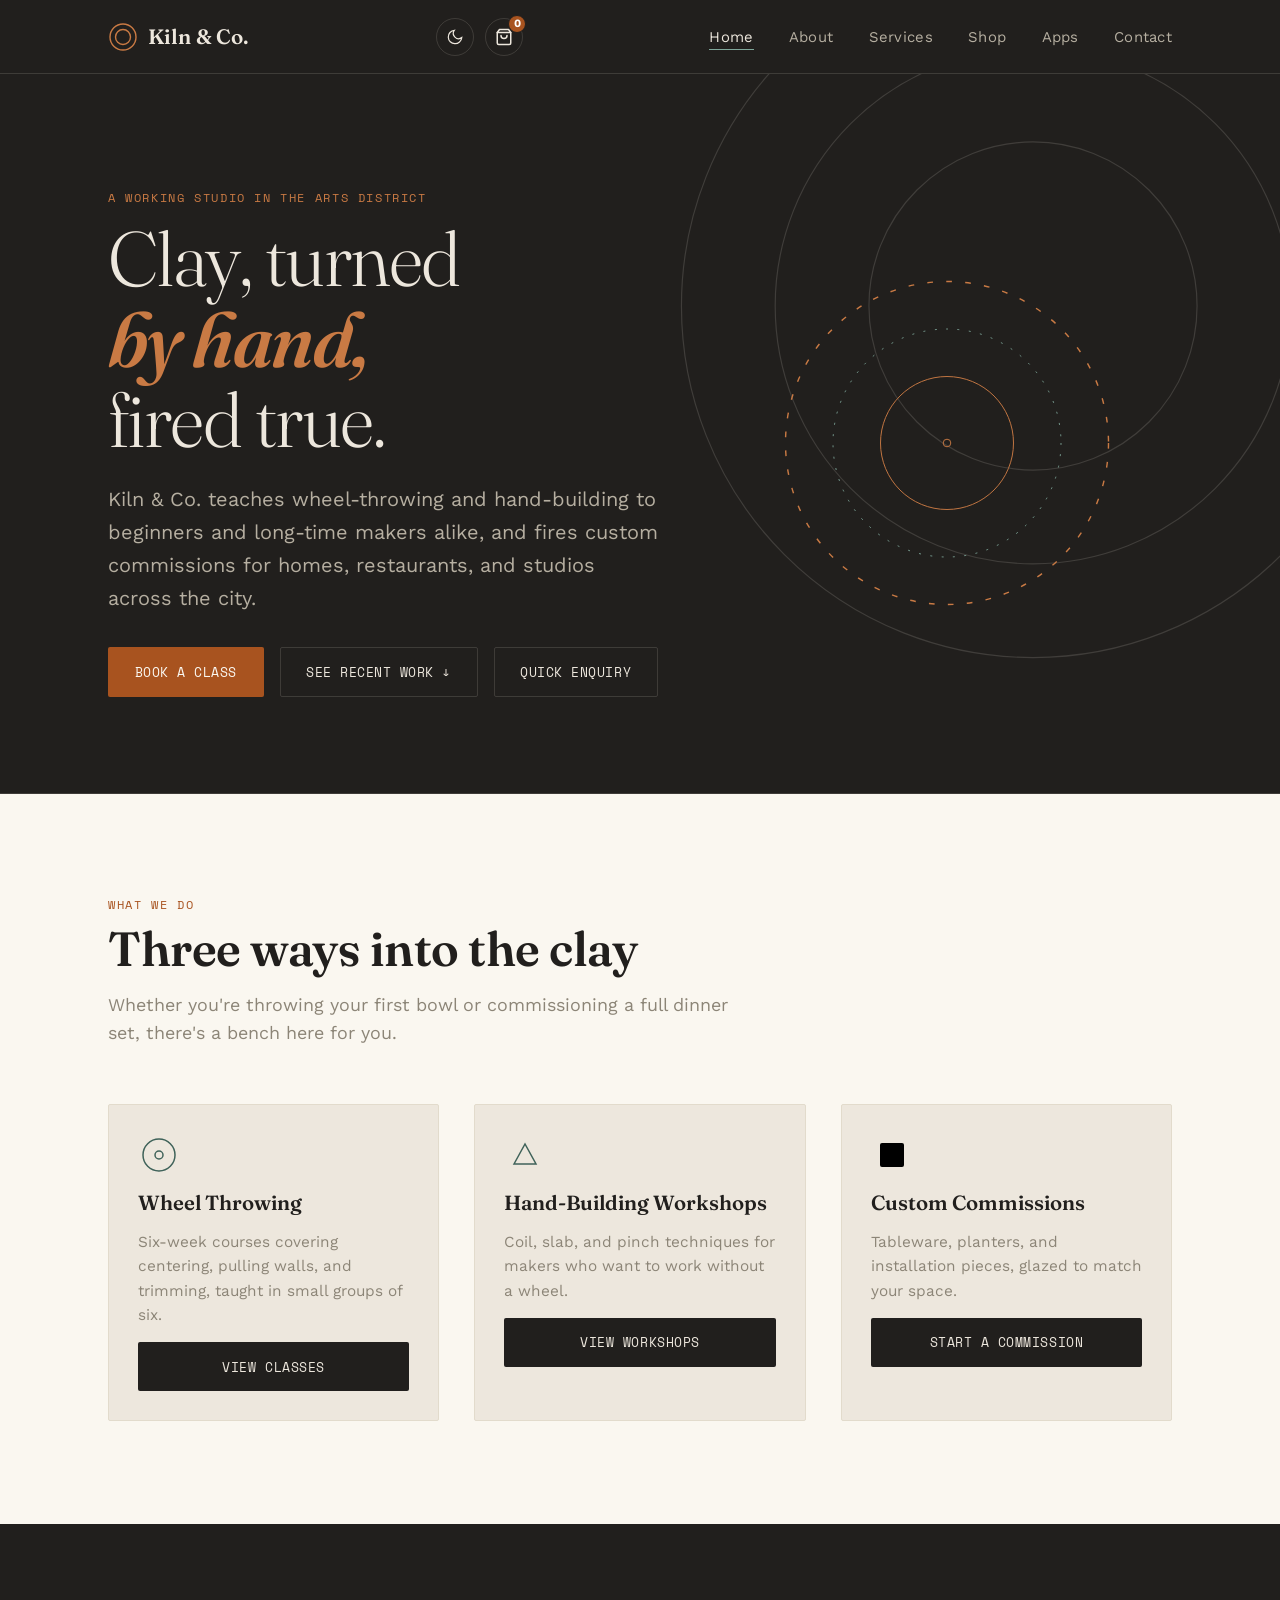
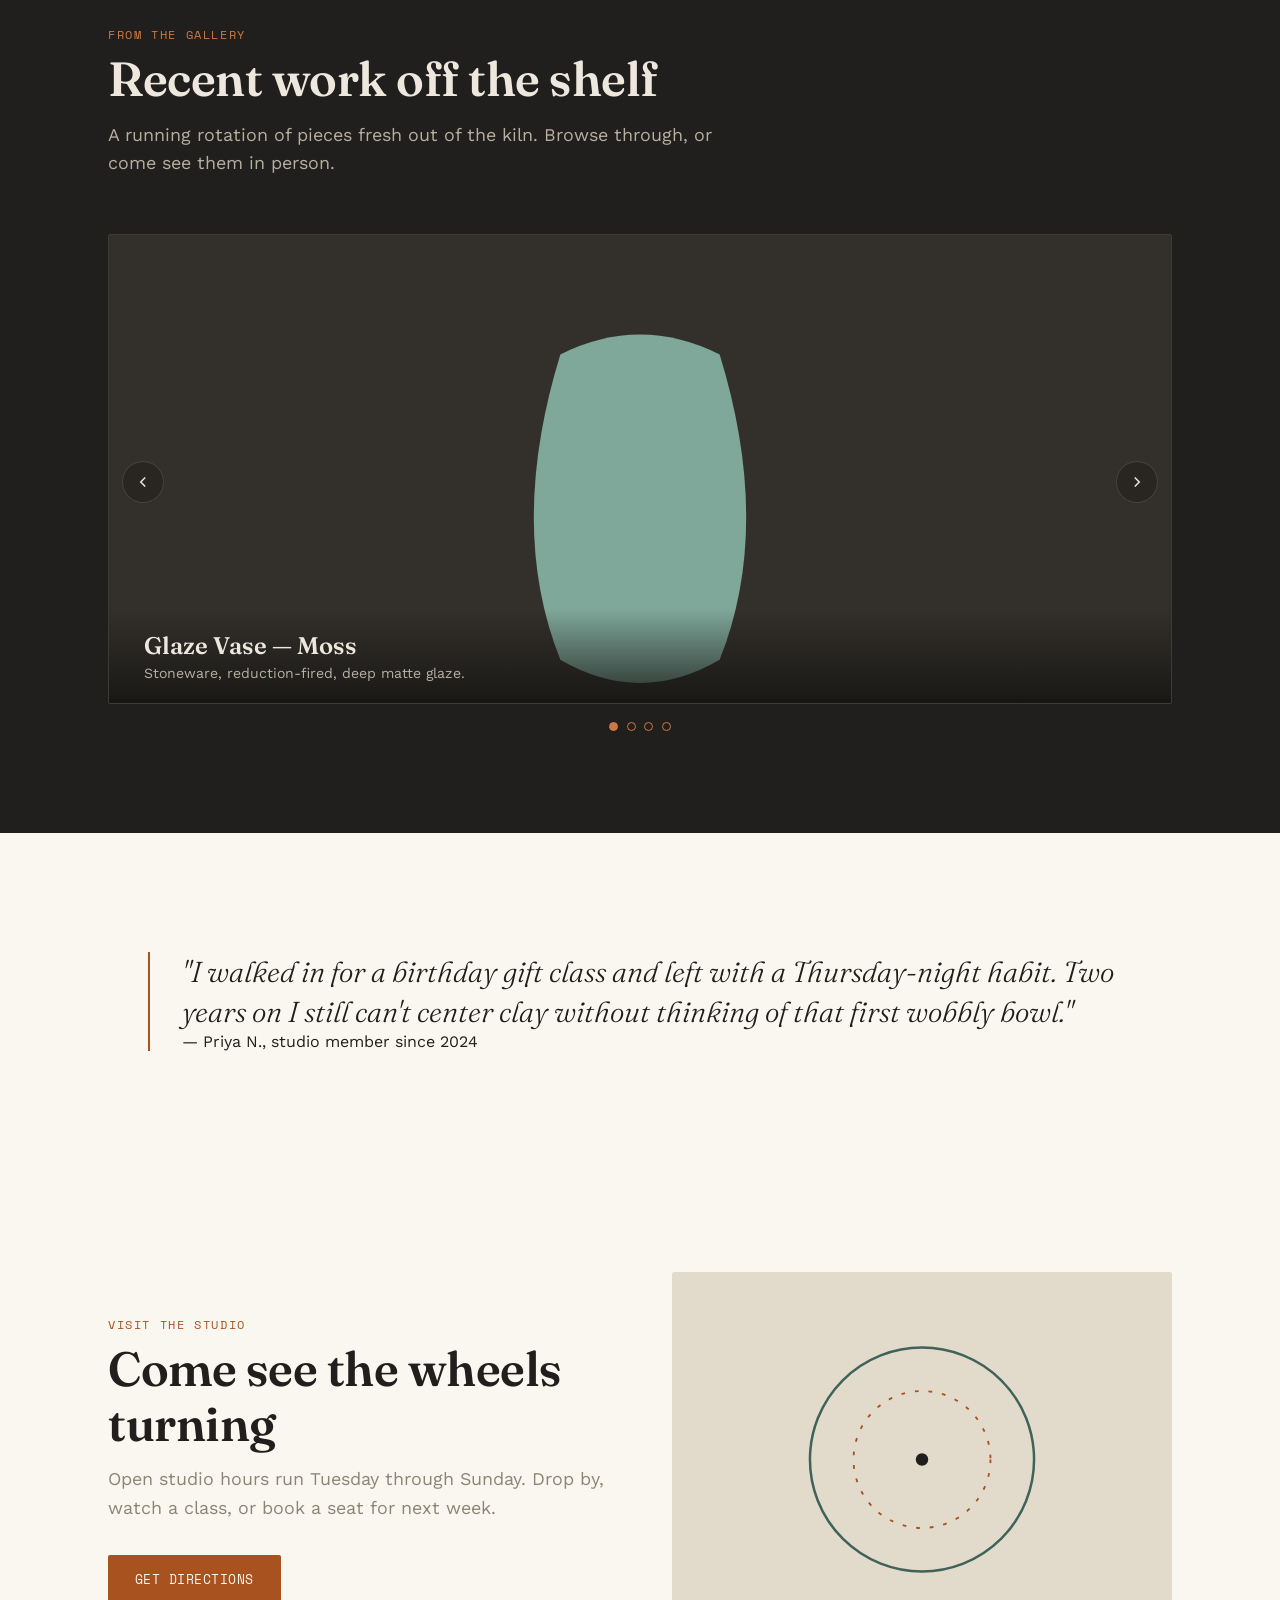
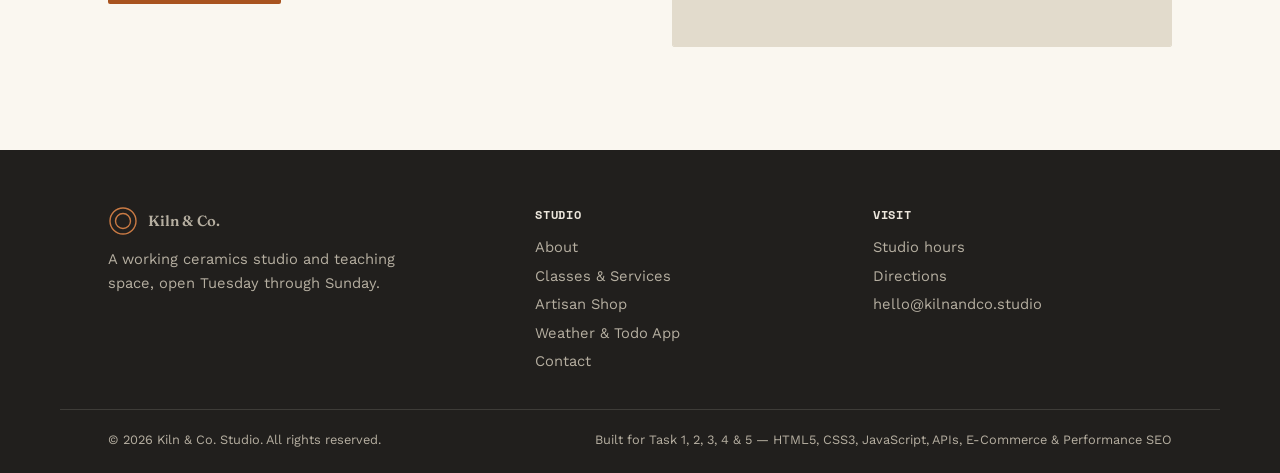
==== commit 3a8e31c8: "Task 5 complete: Capstone E-Commerce Artisan Store, Cart Drawer, Checkout System, SEO & Performance " ====
--- a/index.html
+++ b/index.html
@@ -33,6 +33,14 @@
       Kiln &amp; Co.
     </a>
     <div class="header-actions">
+      <button class="cart-toggle-btn" id="cart-toggle-btn" aria-label="View Shopping Cart" aria-haspopup="dialog">
+        <svg viewBox="0 0 24 24" fill="none" stroke="currentColor" stroke-width="2" stroke-linecap="round" stroke-linejoin="round">
+          <path d="M6 2L3 6v14a2 2 0 0 0 2 2h14a2 2 0 0 0 2-2V6l-3-4z"></path>
+          <line x1="3" y1="6" x2="21" y2="6"></line>
+          <path d="M16 10a4 4 0 0 1-8 0"></path>
+        </svg>
+        <span class="cart-badge" id="cart-badge-count">0</span>
+      </button>
       <button class="theme-toggle" aria-label="Toggle dark mode" aria-pressed="false">
         <svg class="icon-moon" viewBox="0 0 24 24"><path d="M21 12.79A9 9 0 1 1 11.21 3 7 7 0 0 0 21 12.79Z"/></svg>
         <svg class="icon-sun" viewBox="0 0 24 24"><circle cx="12" cy="12" r="4"/><path d="M12 2v2M12 20v2M4.93 4.93l1.41 1.41M17.66 17.66l1.41 1.41M2 12h2M20 12h2M4.93 19.07l1.41-1.41M17.66 6.34l1.41-1.41"/></svg>
@@ -46,6 +54,7 @@
         <li><a href="index.html" aria-current="page">Home</a></li>
         <li><a href="about.html">About</a></li>
         <li><a href="services.html">Services</a></li>
+        <li><a href="shop.html">Shop</a></li>
         <li><a href="apps.html">Apps</a></li>
         <li><a href="contact.html">Contact</a></li>
       </ul>
@@ -242,6 +251,7 @@
       <ul>
         <li><a href="about.html">About</a></li>
         <li><a href="services.html">Classes &amp; Services</a></li>
+        <li><a href="shop.html">Artisan Shop</a></li>
         <li><a href="apps.html">Weather &amp; Todo App</a></li>
         <li><a href="contact.html">Contact</a></li>
       </ul>
@@ -257,7 +267,7 @@
   </div>
   <div class="wrap footer-bottom">
     <span>© 2026 Kiln &amp; Co. Studio. All rights reserved.</span>
-    <span>Built for Task 1, 2, 3 &amp; 4 — HTML5, CSS3, JavaScript, APIs &amp; Performance SEO</span>
+    <span>Built for Task 1, 2, 3, 4 &amp; 5 — HTML5, CSS3, JavaScript, APIs, E-Commerce &amp; Performance SEO</span>
   </div>
 </footer>
 
@@ -268,6 +278,7 @@
 <script src="assets/js/utils.js"></script>
 <script src="assets/js/ui.js"></script>
 <script src="assets/js/api.js"></script>
+<script src="assets/js/shop.js"></script>
 <script src="assets/js/main.js"></script>
 </body>
 </html>
--- a/assets/css/style.css
+++ b/assets/css/style.css
@@ -7,4 +7,5 @@
 @import "header.css";
 @import "components.css";
 @import "apps.css";
+@import "shop.css";
 @import "footer.css";
